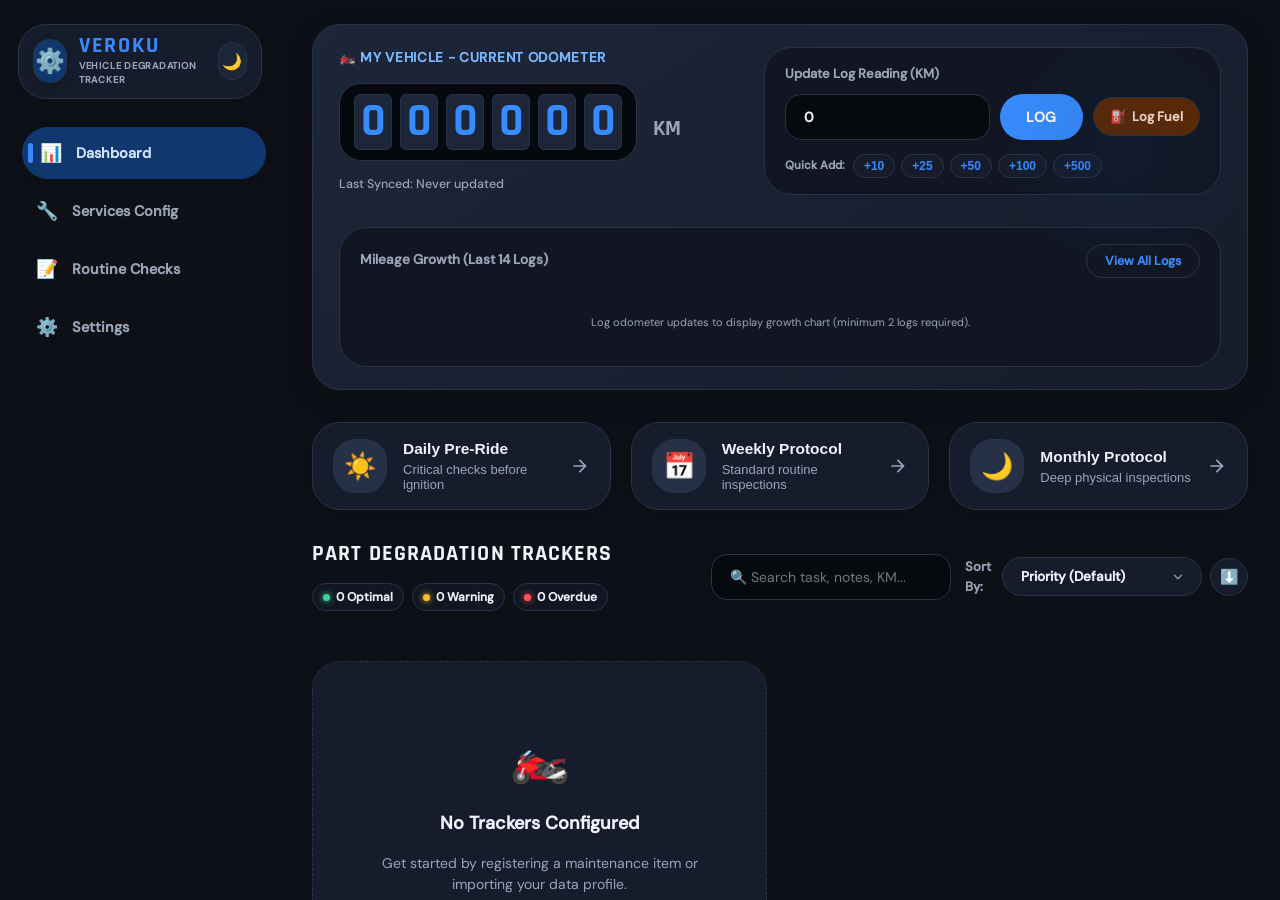
==== index.html @ 0b61156d "feat: add reverse sort direction toggle for dashboard and components views" ====
<!--
Category: UI Shell
File: index.html
Description: Main HTML application layout with tabbed navigation, service HUD, and forms.
Dependencies: css/styles.css, js/db.js, js/engine.js, js/ui.js, js/app.js
-->
<!DOCTYPE html>
<html lang="en">

<head>
  <meta charset="UTF-8">
  <meta name="viewport" content="width=device-width, initial-scale=1.0">
  <title>Veroku | Vehicle Degradation Tracker</title>
  <link rel="stylesheet" href="css/styles.css">
  <link rel="manifest" href="manifest.json">
</head>

<body>

  <!-- App Main Wrapper -->
  <div class="app-container">

    <!-- Left Navigation Sidebar / Top Header (Responsive) -->
    <header class="app-header">
      <div class="brand">
        <span class="brand-icon">⚙️</span>
        <div class="brand-text">
          <h1>VEROKU</h1>
          <p>VEHICLE DEGRADATION TRACKER</p>
        </div>
        <button type="button" id="btn-theme-toggle" class="theme-toggle-btn" title="Toggle Light/Dark Theme">🌙</button>
      </div>

      <nav id="main-nav" class="nav-links">
        <button type="button" class="nav-btn active" data-view="view-dashboard" title="Dashboard">
          <span class="btn-icon">📊</span>
          <span class="btn-label">Dashboard</span>
        </button>
        <button type="button" class="nav-btn" data-view="view-services" title="Services Config">
          <span class="btn-icon">🔧</span>
          <span class="btn-label">Services Config</span>
        </button>
        <button type="button" class="nav-btn" data-view="view-checklists" title="Routine Checks">
          <span class="btn-icon">📝</span>
          <span class="btn-label">Routine Checks</span>
        </button>
        <button type="button" class="nav-btn" data-view="view-settings" title="Settings">
          <span class="btn-icon">⚙️</span>
          <span class="btn-label">Settings</span>
        </button>
      </nav>

      <input type="file" id="input-import" accept=".json" style="display: none;">
    </header>

    <!-- Main Content Area -->
    <main class="app-main">

      <!-- VIEW A: UNIFIED DASHBOARD -->
      <section id="view-dashboard" class="view-section">
        <div class="dashboard-view">

          <!-- Scheduled Reminders Notification Panel -->
          <div id="dashboard-notifications" class="notifications-area"></div>

          <!-- Odometer HUD Component -->
          <div id="odometer-hud" class="hud-card">
            <!-- Dynamically Rendered HUD Contents -->
            <div class="hud-loader">Loading HUD...</div>
          </div>

          <!-- Routine Actions Anchors -->
          <div class="routines-hud">
            <button type="button" id="btn-open-daily" class="routine-card-btn">
              <span class="routine-icon">☀️</span>
              <span class="routine-info">
                <span class="h3-span">Daily Pre-Ride</span>
                <span class="p-span">Critical checks before ignition</span>
              </span>
              <svg class="arrow" viewBox="0 0 24 24" width="20" height="20" fill="currentColor">
                <path d="M12 4l-1.41 1.41L16.17 11H4v2h12.17l-5.58 5.59L12 20l8-8z" />
              </svg>
            </button>

            <button type="button" id="btn-open-weekly" class="routine-card-btn">
              <span class="routine-icon">📅</span>
              <span class="routine-info">
                <span class="h3-span">Weekly Protocol</span>
                <span class="p-span">Standard routine inspections</span>
              </span>
              <svg class="arrow" viewBox="0 0 24 24" width="20" height="20" fill="currentColor">
                <path d="M12 4l-1.41 1.41L16.17 11H4v2h12.17l-5.58 5.59L12 20l8-8z" />
              </svg>
            </button>

            <button type="button" id="btn-open-monthly" class="routine-card-btn">
              <span class="routine-icon">🌙</span>
              <span class="routine-info">
                <span class="h3-span">Monthly Protocol</span>
                <span class="p-span">Deep physical inspections</span>
              </span>
              <svg class="arrow" viewBox="0 0 24 24" width="20" height="20" fill="currentColor">
                <path d="M12 4l-1.41 1.41L16.17 11H4v2h12.17l-5.58 5.59L12 20l8-8z" />
              </svg>
            </button>
          </div>

          <!-- Dynamic Service Component Trackers -->
          <div class="dashboard-trackers-header">
            <div class="section-header">
              <h2>PART DEGRADATION TRACKERS</h2>
              <div class="fleet-health-summary" id="fleet-health-summary"></div>
            </div>
            <div class="header-controls">
              <div class="search-control">
                <input type="text" id="search-dashboard" placeholder="🔍 Search task, notes, KM..."
                  class="search-input">
              </div>
              <div class="sort-control">
                <label for="select-dashboard-sort">Sort By:</label>
                <select id="select-dashboard-sort" class="sort-dropdown">
                  <option value="priority">Priority (Default)</option>
                  <option value="name">Name</option>
                  <option value="interval_km">Interval (KM)</option>
                  <option value="next_due_km">Next Due (KM)</option>
                  <option value="next_due_date">Next Due (Date)</option>
                  <option value="last_service_km">Last Service (KM)</option>
                  <option value="last_service_date">Last Service (Date)</option>
                </select>
                <button type="button" id="btn-dashboard-sort-reverse" class="sort-reverse-btn" title="Toggle Sort Direction (Ascending / Descending)" aria-label="Toggle Sort Direction">
                  <span class="sort-dir-icon">⇵</span>
                </button>
              </div>
            </div>
          </div>

          <div id="service-cards" class="service-cards-grid">
            <!-- Dynamically populated service cards -->
            <div class="card-loader">Loading trackers...</div>
          </div>

          <!-- Pagination for Dashboard Trackers -->
          <div class="components-pagination-bar" id="dashboard-pagination">
            <div class="per-page-control">
              <label for="select-dashboard-per-page">Show:</label>
              <select id="select-dashboard-per-page" class="sort-dropdown">
                <option value="6">6</option>
                <option value="9">9</option>
                <option value="12" selected>12</option>
                <option value="24">24</option>
                <option value="50">50</option>
                <option value="100">100</option>
                <option value="1000">All</option>
              </select>
            </div>
            <div class="pagination-nav">
              <button type="button" id="btn-dashboard-prev" class="nav-btn-arrow">◀</button>
              <span id="dashboard-page-display" class="page-label">Page 1 of 1</span>
              <button type="button" id="btn-dashboard-next" class="nav-btn-arrow">▶</button>
            </div>
          </div>

        </div>
      </section>

      <!-- VIEW B: SERVICE CONFIGURATION PANEL -->
      <section id="view-services" class="view-section" hidden>
        <div class="config-grid">

          <!-- Schema Registration Form -->
          <div class="card form-card">
            <h3>Add Maintenance Item</h3>
            <p class="form-desc">Register a component to track its degradation cycle.</p>

            <form id="form-add-service">
              <div class="form-group">
                <label for="add-name">Component / Service Name <span class="required-asterisk">*</span></label>
                <input type="text" id="add-name" required placeholder="e.g., Engine Oil (Oli Mesin)">
              </div>

              <div class="form-group-row-2">
                <div class="form-group">
                  <label for="add-interval">Maintenance Interval (KM)</label>
                  <input type="number" id="add-interval" min="1" placeholder="e.g., 4000">
                </div>
                <div class="form-group">
                  <label for="add-warning-threshold">Warning Threshold (KM)</label>
                  <input type="number" id="add-warning-threshold" min="0" placeholder="e.g., 3500 or 8789">
                </div>
              </div>

              <div class="form-group-row-2">
                <div class="form-group">
                  <label for="add-interval-time-val">Time Interval</label>
                  <input type="number" id="add-interval-time-val" min="1" placeholder="e.g., 6">
                </div>
                <div class="form-group">
                  <label for="add-interval-time-unit">Unit</label>
                  <select id="add-interval-time-unit">
                    <option value="days">Days</option>
                    <option value="weeks">Weeks</option>
                    <option value="months" selected>Months</option>
                    <option value="years">Years</option>
                  </select>
                </div>
              </div>

              <div class="form-group-row-2">
                <div class="form-group">
                  <label for="add-warning-time-val">Warning (Time Milestone)</label>
                  <input type="number" id="add-warning-time-val" min="1" placeholder="e.g., 5">
                </div>
                <div class="form-group">
                  <label for="add-warning-time-unit">Unit</label>
                  <select id="add-warning-time-unit">
                    <option value="days">Days</option>
                    <option value="weeks">Weeks</option>
                    <option value="months" selected>Months</option>
                    <option value="years">Years</option>
                  </select>
                </div>
              </div>

              <div class="form-group-row-2">
                <div class="form-group">
                  <label for="add-last-service">Last Serviced Odometer (KM) <span
                      class="required-asterisk">*</span></label>
                  <input type="number" id="add-last-service" min="0" required placeholder="e.g., 12000">
                </div>
                <div class="form-group">
                  <label for="add-last-service-date">Last Serviced Date <span class="required-asterisk">*</span></label>
                  <input type="date" id="add-last-service-date" required>
                </div>
              </div>

              <div class="form-group">
                <label for="add-notes">Notes / Instructions (Markdown supported)</label>
                <span class="form-helper">Supports Markdown: <strong>**bold**</strong>, <em>*italics*</em>,
                  <code>`code`</code>, and lists starting with <code>-</code> or <code>*</code>.</span>
                <textarea id="add-notes" rows="3" placeholder="e.g., Use 10W-40. Replace copper washer."></textarea>
              </div>

              <button type="submit" class="submit-btn">Register Component</button>
            </form>
          </div>

          <!-- Services Data Table -->
          <div class="card table-card">
            <div class="components-header">
              <h3>Registered Components</h3>
              <div class="components-controls">
                <div class="search-control">
                  <input type="text" id="search-components" placeholder="🔍 Search task, notes, KM..."
                    class="search-input">
                </div>
                <div class="sort-control">
                  <label for="select-components-sort">Sort:</label>
                  <select id="select-components-sort" class="sort-dropdown">
                    <option value="default">Default</option>
                    <option value="name">Name</option>
                    <option value="interval_km">Interval (KM)</option>
                    <option value="next_due_km">Next Due (KM)</option>
                    <option value="next_due_date">Next Due (Date)</option>
                    <option value="last_service_km">Last Service (KM)</option>
                    <option value="last_service_date">Last Service (Date)</option>
                  </select>
                  <button type="button" id="btn-components-sort-reverse" class="sort-reverse-btn" title="Toggle Sort Direction (Ascending / Descending)" aria-label="Toggle Sort Direction">
                    <span class="sort-dir-icon">⇵</span>
                  </button>
                </div>
                <div class="view-toggle" id="components-view-toggle">
                  <button type="button" id="btn-components-table-view" class="view-toggle-btn active"
                    title="Table View">📋 Table</button>
                  <button type="button" id="btn-components-card-view" class="view-toggle-btn" title="Card View">🗂️
                    Cards</button>
                </div>
              </div>
            </div>

            <div id="components-table-container" class="table-responsive">
              <table class="data-table">
                <thead>
                  <tr>
                    <th scope="col">Component Name</th>
                    <th scope="col">Interval</th>
                    <th scope="col">Warning At</th>
                    <th scope="col">Last Service</th>
                    <th scope="col">Next Due</th>
                    <th scope="col">Actions</th>
                  </tr>
                </thead>
                <tbody id="service-table">
                  <!-- Dynamically populated table rows -->
                  <tr>
                    <td colspan="6" class="table-empty">No components registered yet.</td>
                  </tr>
                </tbody>
              </table>
            </div>

            <!-- Card View container (hidden by default on desktop) -->
            <div id="components-cards-container" class="components-cards-view" hidden>
              <!-- Dynamically populated component cards -->
            </div>

            <!-- Pagination for Registered Components -->
            <div class="components-pagination-bar" id="components-pagination">
              <div class="per-page-control">
                <label for="select-components-per-page">Show:</label>
                <select id="select-components-per-page" class="sort-dropdown">
                  <option value="5">5</option>
                  <option value="10" selected>10</option>
                  <option value="20">20</option>
                  <option value="30">30</option>
                  <option value="50">50</option>
                  <option value="100">100</option>
                  <option value="1000">1000</option>
                </select>
              </div>
              <div class="pagination-nav">
                <button type="button" id="btn-components-prev" class="nav-btn-arrow">◀</button>
                <span id="components-page-display" class="page-label">Page 1 of 1</span>
                <button type="button" id="btn-components-next" class="nav-btn-arrow">▶</button>
              </div>
            </div>
          </div>

          <!-- Cost Summary Card -->
          <div class="card cost-summary-card">
            <h3>Cost Summary</h3>
            <p class="form-desc">Total spending on vehicle maintenance.</p>

            <!-- Cost Summary Filter & Date Controls -->
            <div class="history-nav-bar cost-nav-bar">
              <div class="history-filter-toggles">
                <button type="button" id="btn-cost-monthly" class="nav-btn-sm">Monthly</button>
                <button type="button" id="btn-cost-yearly" class="nav-btn-sm active">Yearly</button>
                <button type="button" id="btn-cost-all" class="nav-btn-sm">All</button>
              </div>
              <div class="history-date-nav" id="cost-date-nav-controls">
                <button type="button" id="btn-cost-prev" class="nav-btn-arrow">◀</button>
                <div class="picker-display-wrap" id="cost-picker-wrap" title="Click to pick month or year">
                  <span id="cost-date-display" class="history-date-label">2026</span>
                  <input type="month" id="cost-month-picker" class="history-month-picker"
                    aria-label="Pick Month and Year">
                </div>
                <button type="button" id="btn-cost-next" class="nav-btn-arrow">▶</button>
                <button type="button" id="btn-cost-now" class="nav-btn-sm btn-now">Now</button>
              </div>
            </div>

            <div id="cost-summary-content">
              <!-- Dynamically populated total cost & component costs list -->
            </div>
          </div>

          <!-- Service History Card -->
          <div class="card service-history-card">
            <div class="service-history-header-wrap">
              <div>
                <h3>Service Log History</h3>
                <p class="form-desc">Logs of completed services and inspections.</p>
              </div>
              <div class="history-quick-actions">
                <button type="button" class="action-btn outline-btn data-btn" id="btn-export-csv" title="Export Service History as CSV spreadsheet">
                  <span>📊</span> Export CSV
                </button>
              </div>
            </div>
            <!-- Service History Date Navigation Controls -->
            <div class="history-nav-bar">
              <div class="history-filter-toggles">
                <button type="button" id="btn-history-monthly" class="nav-btn-sm active">Monthly</button>
                <button type="button" id="btn-history-yearly" class="nav-btn-sm">Yearly</button>
              </div>
              <div class="history-date-nav">
                <button type="button" id="btn-history-prev" class="nav-btn-arrow">◀</button>
                <div class="picker-display-wrap" id="history-picker-wrap" title="Click to pick month or year">
                  <span id="history-date-display" class="history-date-label">June 2026</span>
                  <input type="month" id="history-month-picker" class="history-month-picker"
                    aria-label="Pick Month and Year">
                </div>
                <button type="button" id="btn-history-next" class="nav-btn-arrow">▶</button>
                <button type="button" id="btn-history-now" class="nav-btn-sm btn-now">Now</button>
              </div>
            </div>

            <div class="scrollable-y">
              <div id="service-history-list" class="history-timeline-list">
                <!-- Dynamically populated service history list -->
              </div>
            </div>
          </div>

          <!-- Refuel & Fuel Economy Log Card -->
          <div class="card fuel-history-card">
            <div class="service-history-header-wrap">
              <div>
                <h3>⛽ Refuel History &amp; Fuel Economy</h3>
                <p class="form-desc">Full-to-full KM/L fuel consumption and refuel records.</p>
              </div>
              <div class="history-quick-actions">
                <button type="button" class="action-btn submit-btn" id="btn-open-fuel-log-view-b">
                  <span>⛽</span> Log Refuel
                </button>
              </div>
            </div>
            <div class="scrollable-y">
              <div id="fuel-history-list" class="history-timeline-list">
                <!-- Dynamically populated fuel history list -->
              </div>
            </div>
          </div>

        </div>
      </section>

      <!-- VIEW C: RECURRENT CHECKLISTS -->
      <section id="view-checklists" class="view-section" hidden>
        <div class="checklists-container">

          <!-- Daily checklist Card -->
          <div class="card checklist-card" id="checklist-daily-card">
            <div class="checklist-header">
              <div class="header-title">
                <span class="checklist-badge daily">DAILY</span>
                <h2>Pre-Ride Safety</h2>
              </div>
              <div class="checklist-header-actions">
                <button type="button" class="check-all-btn" id="btn-check-all-daily">✓ Check All</button>
                <button type="button" class="reset-btn" id="btn-reset-daily">Reset</button>
              </div>
            </div>

            <!-- Trigger for Adding Daily Check Item Modal -->
            <button type="button" class="add-task-btn btn-add-routine-trigger" data-type="daily">
              <span>+</span> Add Daily Task
            </button>

            <div id="daily-checklist" class="checklist-items">
              <!-- Dynamically populated checklist items -->
            </div>
          </div>

          <!-- Weekly checklist Card -->
          <div class="card checklist-card" id="checklist-weekly-card">
            <div class="checklist-header">
              <div class="header-title">
                <span class="checklist-badge weekly">WEEKLY</span>
                <h2>Weekly Protocol</h2>
              </div>
              <div class="checklist-header-actions">
                <button type="button" class="check-all-btn" id="btn-check-all-weekly">✓ Check All</button>
                <button type="button" class="reset-btn" id="btn-reset-weekly">Reset</button>
              </div>
            </div>

            <!-- Trigger for Adding Weekly Check Item Modal -->
            <button type="button" class="add-task-btn btn-add-routine-trigger" data-type="weekly">
              <span>+</span> Add Weekly Task
            </button>

            <div id="weekly-checklist" class="checklist-items">
              <!-- Dynamically populated checklist items -->
            </div>
          </div>

          <!-- Monthly checklist Card -->
          <div class="card checklist-card" id="checklist-monthly-card">
            <div class="checklist-header">
              <div class="header-title">
                <span class="checklist-badge monthly">MONTHLY</span>
                <h2>System Inspection</h2>
              </div>
              <div class="checklist-header-actions">
                <button type="button" class="check-all-btn" id="btn-check-all-monthly">✓ Check All</button>
                <button type="button" class="reset-btn" id="btn-reset-monthly">Reset</button>
              </div>
            </div>

            <!-- Trigger for Adding Monthly Check Item Modal -->
            <button type="button" class="add-task-btn btn-add-routine-trigger" data-type="monthly">
              <span>+</span> Add Monthly Task
            </button>

            <div id="monthly-checklist" class="checklist-items">
              <!-- Dynamically populated checklist items -->
            </div>
          </div>

        </div>
      </section>

      <!-- VIEW D: SETTINGS &amp; NOTIFICATIONS -->
      <section id="view-settings" class="view-section" hidden>
        <div class="section-header">
          <h2>SETTINGS &amp; REMINDERS</h2>
          <span class="subtitle">Set reminders to perform routine maintenance tasks</span>
        </div>

        <div class="settings-content-wrapper">
          <form id="form-settings" class="settings-form">
            <!-- Active Vehicle Profile Selector -->
            <div class="card settings-card">
              <div class="settings-card-header">
                <span class="checklist-badge weekly">VEHICLE</span>
                <h3>Active Vehicle Profile</h3>
              </div>
              <div class="settings-row">
                <span class="switch-label">Select the active vehicle profile to display on the dashboard:</span>
                <div class="vehicle-selector-bar">
                  <select id="select-vehicle" class="vehicle-dropdown"></select>
                  <div class="vehicle-actions-dropdown">
                    <button type="button" id="btn-vehicle-actions-trigger"
                      class="action-btn outline-btn dropdown-trigger-btn" title="Vehicle Actions">
                      <span>☰</span>
                    </button>
                    <div id="vehicle-actions-menu" class="dropdown-menu-content" hidden>
                      <button type="button" id="btn-edit-vehicle-trigger" class="dropdown-menu-item">
                        <span>✏️</span> Edit Vehicle
                      </button>
                      <button type="button" id="btn-delete-vehicle-trigger" class="dropdown-menu-item item-danger">
                        <span>🗑️</span> Delete Vehicle
                      </button>
                    </div>
                  </div>

                  <button type="button" id="btn-add-vehicle-trigger" class="action-btn outline-btn add-veh-btn"
                    title="Add Vehicle">
                    <span>➕</span>
                  </button>
                </div>
              </div>
            </div>

            <!-- Daily Reminder Group -->
            <div class="card settings-card">
              <div class="settings-card-header">
                <span class="checklist-badge daily">DAILY</span>
                <h3>Daily Pre-Ride Reminder</h3>
              </div>
              <div class="settings-row">
                <label class="switch-container">
                  <input type="checkbox" id="reminder-daily-enabled">
                  <span class="switch-slider"></span>
                  <span class="switch-label">Enable Daily Reminder</span>
                </label>
              </div>
              <div class="settings-row reminder-time-row" id="row-daily-time">
                <label for="reminder-daily-time">Reminder Time</label>
                <input type="time" id="reminder-daily-time">
              </div>
            </div>

            <!-- Weekly Reminder Group -->
            <div class="card settings-card">
              <div class="settings-card-header">
                <span class="checklist-badge weekly">WEEKLY</span>
                <h3>Weekly Inspection Reminder</h3>
              </div>
              <div class="settings-row">
                <label class="switch-container">
                  <input type="checkbox" id="reminder-weekly-enabled">
                  <span class="switch-slider"></span>
                  <span class="switch-label">Enable Weekly Reminder</span>
                </label>
              </div>
              <div class="settings-row-grid">
                <div class="settings-row reminder-time-row" id="row-weekly-day">
                  <label for="reminder-weekly-day">Day of Week</label>
                  <select id="reminder-weekly-day">
                    <option value="0">Sunday</option>
                    <option value="1">Monday</option>
                    <option value="2">Tuesday</option>
                    <option value="3">Wednesday</option>
                    <option value="4">Thursday</option>
                    <option value="5">Friday</option>
                    <option value="6">Saturday</option>
                  </select>
                </div>
                <div class="settings-row reminder-time-row" id="row-weekly-time">
                  <label for="reminder-weekly-time">Reminder Time</label>
                  <input type="time" id="reminder-weekly-time">
                </div>
              </div>
            </div>

            <!-- Monthly Reminder Group -->
            <div class="card settings-card">
              <div class="settings-card-header">
                <span class="checklist-badge monthly">MONTHLY</span>
                <h3>Monthly Protocol Reminder</h3>
              </div>
              <div class="settings-row">
                <label class="switch-container">
                  <input type="checkbox" id="reminder-monthly-enabled">
                  <span class="switch-slider"></span>
                  <span class="switch-label">Enable Monthly Reminder</span>
                </label>
              </div>
              <div class="settings-row-grid">
                <div class="settings-row reminder-time-row" id="row-monthly-date">
                  <label for="reminder-monthly-date">Day of Month</label>
                  <input type="number" id="reminder-monthly-date" min="1" max="28" placeholder="1">
                </div>
                <div class="settings-row reminder-time-row" id="row-monthly-time">
                  <label for="reminder-monthly-time">Reminder Time</label>
                  <input type="time" id="reminder-monthly-time">
                </div>
              </div>
            </div>

            <!-- Notification Toast Settings Card -->
            <div class="card settings-card">
              <div class="settings-card-header">
                <span class="checklist-badge daily">UI</span>
                <h3>Notification &amp; Toast Duration</h3>
              </div>
              <div class="settings-row">
                <span class="switch-label">Auto-hide notifications after:</span>
                <div class="settings-row-grid" style="max-width: 320px; margin-top: 6px;">
                  <select id="setting-toast-duration">
                    <option value="2">2 seconds (Fast)</option>
                    <option value="3">3 seconds (Good)</option>
                    <option value="5" selected>5 seconds (Default)</option>
                    <option value="8">8 seconds (Long)</option>
                    <option value="0">Never (Click to dismiss)</option>
                  </select>
                </div>
              </div>
            </div>

            <!-- Dynamic Fuel Types & Price Presets Card -->
            <div class="card settings-card">
              <div class="settings-card-header">
                <span class="checklist-badge daily">FUEL</span>
                <h3>Fuel Types &amp; Price Presets</h3>
              </div>
              <p class="settings-card-description">Configure your available fuel types and default price per liter.</p>
              
              <div id="fuel-types-list" class="fuel-types-editor-list">
                <!-- Dynamically rendered fuel type rows -->
              </div>
              
              <div class="fuel-types-actions-row">
                <button type="button" class="action-btn outline-btn" id="btn-add-fuel-type">
                  <span>+</span> Add Fuel Type
                </button>
                <button type="button" class="action-btn outline-btn" id="btn-load-example-fuel-types" title="Load standard Indonesian fuel price presets">
                  <span>⚡</span> Load Example Presets
                </button>
              </div>
            </div>

            <div class="form-actions-bar">
              <button type="submit" class="action-btn submit-btn">Save Settings</button>
            </div>
          </form>

          <!-- Load Example Data Card -->
          <div class="card settings-card" id="card-example-data" hidden>
            <div class="settings-card-header">
              <span class="checklist-badge daily">DEMO</span>
              <h3>Load Example Data</h3>
            </div>
            <div class="settings-card-body">
              <p class="settings-card-description">This vehicle profile currently has no maintenance items. Load the
                standard Honda CB150 Verza maintenance schedule and daily/weekly safety checks to populate the
                dashboard.
              </p>
              <div class="example-data-actions">
                <button type="button" id="btn-load-example-data" class="action-btn submit-btn">
                  ⚡ Load Example Data
                </button>
              </div>
            </div>
          </div>

          <!-- Data Management Accordion Card -->
          <div class="card settings-card accordion-card" id="accordion-data-mgmt">
            <div class="settings-card-header accordion-header" id="btn-toggle-data-mgmt" role="button" tabindex="0"
              aria-expanded="false">
              <div class="accordion-title-wrap">
                <span class="btn-icon">💾</span>
                <h3 class="accordion-title">Backup &amp; Data Portability</h3>
              </div>
              <span class="accordion-arrow-wrap">
                <svg class="accordion-chevron" viewBox="0 0 24 24" width="22" height="22" fill="currentColor">
                  <path d="M16.59 8.59L12 13.17 7.41 8.59 6 10l6 6 6-6z" />
                </svg>
              </span>
            </div>
            <div class="accordion-collapse-wrap">
              <div class="accordion-collapse-inner">
                <div class="settings-card-body accordion-body">
                  <p class="settings-card-description">Export your current data as a backup file, or restore from an
                    existing JSON backup. Restoring will overwrite all local settings and database entries.</p>
                  <div class="data-mgmt-actions">
                    <button type="button" id="btn-export-settings" class="action-btn outline-btn data-btn" title="Download backup JSON file">
                      <span>📤</span> Export Backup
                    </button>
                    <button type="button" id="btn-share-settings" class="action-btn outline-btn data-btn" title="Share backup JSON directly to other apps">
                      <span>📲</span> Share Backup
                    </button>
                    <button type="button" id="btn-import-settings" class="action-btn outline-btn data-btn" title="Restore from backup JSON file">
                      <span>📥</span> Import Backup
                    </button>
                  </div>

                  <div class="m3-divider" style="margin: 20px 0 16px;"></div>

                  <div class="snapshots-section">
                    <div class="snapshots-header">
                      <span class="snapshots-title">⏱️ Rolling Auto-Snapshots (5 Revisions)</span>
                      <span class="snapshots-desc">Automatically preserves your last 5 local state revisions for instant 1-click recovery.</span>
                    </div>
                    <div id="auto-snapshots-list" class="snapshots-list">
                      <!-- Dynamically rendered rolling snapshots -->
                    </div>
                  </div>
                </div>
              </div>
            </div>
          </div>

          <!-- Danger Zone Accordion Card -->
          <div class="card settings-card accordion-card danger-zone-card" id="accordion-danger-zone">
            <div class="settings-card-header accordion-header" id="btn-toggle-danger-zone" role="button" tabindex="0"
              aria-expanded="false">
              <div class="accordion-title-wrap">
                <span class="btn-icon">⚠️</span>
                <h3 class="accordion-title danger-title">Danger Zone</h3>
              </div>
              <span class="accordion-arrow-wrap">
                <svg class="accordion-chevron" viewBox="0 0 24 24" width="22" height="22" fill="currentColor">
                  <path d="M16.59 8.59L12 13.17 7.41 8.59 6 10l6 6 6-6z" />
                </svg>
              </span>
            </div>
            <div class="accordion-collapse-wrap">
              <div class="accordion-collapse-inner">
                <div class="settings-card-body accordion-body">
                  <p class="settings-card-description">Permanently wipe all vehicle logs, custom safety checklists, and
                    configurations stored in this browser. This process cannot be undone.</p>
                  <div class="data-mgmt-actions">
                    <button type="button" id="btn-delete-data-trigger" class="action-btn danger-btn data-btn">
                      <span>🗑️</span> Delete All Data
                    </button>
                  </div>
                </div>
              </div>
            </div>
          </div>
        </div>
      </section>

    </main>
  </div>

  <!-- FLOATING MODAL OVERLAYS -->

  <!-- Edit Service Modal -->
  <div id="modal-edit" class="modal-overlay" hidden>
    <div class="modal-card">
      <div class="modal-header">
        <h3>Edit Component Details</h3>
        <button type="button" class="modal-close" id="btn-close-edit">&times;</button>
      </div>
      <form id="form-edit-service">
        <input type="hidden" id="edit-id">
        <div class="form-group">
          <label for="edit-name">Component Name <span class="required-asterisk">*</span></label>
          <input type="text" id="edit-name" required>
        </div>

        <div class="form-group-row-2">
          <div class="form-group">
            <label for="edit-interval">Maintenance Interval (KM)</label>
            <input type="number" id="edit-interval" min="1">
          </div>
          <div class="form-group">
            <label for="edit-warning-threshold">Warning Threshold (KM)</label>
            <input type="number" id="edit-warning-threshold" min="0">
          </div>
        </div>

        <div class="form-group-row-2">
          <div class="form-group">
            <label for="edit-interval-time-val">Time Interval</label>
            <input type="number" id="edit-interval-time-val" min="1">
          </div>
          <div class="form-group">
            <label for="edit-interval-time-unit">Unit</label>
            <select id="edit-interval-time-unit">
              <option value="days">Days</option>
              <option value="weeks">Weeks</option>
              <option value="months">Months</option>
              <option value="years">Years</option>
            </select>
          </div>
        </div>

        <div class="form-group-row-2">
          <div class="form-group">
            <label for="edit-warning-time-val">Warning (Time Milestone)</label>
            <input type="number" id="edit-warning-time-val" min="1">
          </div>
          <div class="form-group">
            <label for="edit-warning-time-unit">Unit</label>
            <select id="edit-warning-time-unit">
              <option value="days">Days</option>
              <option value="weeks">Weeks</option>
              <option value="months">Months</option>
              <option value="years">Years</option>
            </select>
          </div>
        </div>

        <div class="form-group-row-2">
          <div class="form-group">
            <label for="edit-last-service">Last Serviced Odometer (KM) <span class="required-asterisk">*</span></label>
            <input type="number" id="edit-last-service" min="0" required>
          </div>
          <div class="form-group">
            <label for="edit-last-service-date">Last Serviced Date <span class="required-asterisk">*</span></label>
            <input type="date" id="edit-last-service-date" required>
          </div>
        </div>

        <div class="form-group" style="margin-top: 12px;">
          <label for="edit-notes">Notes / Instructions (Markdown supported)</label>
          <span class="form-helper">Supports Markdown: <strong>**bold**</strong>, <em>*italics*</em>,
            <code>`code`</code>, and lists starting with <code>-</code> or <code>*</code>.</span>
          <textarea id="edit-notes" rows="3" placeholder="e.g., Use 10W-40. Replace copper washer."></textarea>
        </div>

        <div class="form-divider"></div>
        <div class="override-section">
          <h4>One-Time Next Due Overrides</h4>
          <p class="section-desc">Applies to current cycle only. Automatically cleared when marked Done.</p>
          <div class="form-group-row-2" style="margin-top: 12px;">
            <div class="form-group">
              <label for="edit-one-time-limit-km">One-Time Odometer Limit (KM)</label>
              <input type="number" id="edit-one-time-limit-km" min="0" placeholder="e.g., 15000 (Next Due KM)">
            </div>
            <div class="form-group">
              <label for="edit-one-time-limit-date">One-Time Due Date Limit</label>
              <input type="date" id="edit-one-time-limit-date">
            </div>
          </div>
        </div>

        <div class="modal-actions" style="margin-top: 24px;">
          <button type="button" class="action-btn outline-btn" id="btn-cancel-edit">Cancel</button>
          <button type="submit" class="action-btn submit-btn">Save Changes</button>
        </div>
      </form>
    </div>
  </div>

  <!-- Daily Checklist Modal -->
  <div id="modal-daily" class="modal-overlay" hidden>
    <div class="modal-card checklist-modal-card">
      <div class="modal-header">
        <div class="header-title">
          <span class="checklist-badge daily">DAILY</span>
          <h3>Pre-Ride Checklist</h3>
        </div>
        <button type="button" class="modal-close" id="btn-close-daily-modal">&times;</button>
      </div>
      <div class="modal-body">
        <div id="modal-daily-list" class="checklist-items">
          <!-- Cloned or rendered lists -->
        </div>
      </div>
      <div class="modal-actions-bar">
        <button type="button" class="check-all-btn" id="btn-check-all-daily-modal">✓ Check All</button>
        <button type="button" class="reset-btn" id="btn-reset-daily-modal">Reset</button>
        <button type="button" class="action-btn submit-btn" id="btn-confirm-daily-modal">Done</button>
      </div>
    </div>
  </div>

  <!-- Weekly Checklist Modal -->
  <div id="modal-weekly" class="modal-overlay" hidden>
    <div class="modal-card checklist-modal-card">
      <div class="modal-header">
        <div class="header-title">
          <span class="checklist-badge weekly">WEEKLY</span>
          <h3>Weekly Inspection Protocol</h3>
        </div>
        <button type="button" class="modal-close" id="btn-close-weekly-modal">&times;</button>
      </div>
      <div class="modal-body">
        <div id="modal-weekly-list" class="checklist-items">
          <!-- Cloned or rendered lists -->
        </div>
      </div>
      <div class="modal-actions-bar">
        <button type="button" class="check-all-btn" id="btn-check-all-weekly-modal">✓ Check All</button>
        <button type="button" class="reset-btn" id="btn-reset-weekly-modal">Reset</button>
        <button type="button" class="action-btn submit-btn" id="btn-confirm-weekly-modal">Done</button>
      </div>
    </div>
  </div>

  <!-- Monthly Checklist Modal -->
  <div id="modal-monthly" class="modal-overlay" hidden>
    <div class="modal-card checklist-modal-card">
      <div class="modal-header">
        <div class="header-title">
          <span class="checklist-badge monthly">MONTHLY</span>
          <h3>Monthly Inspection Protocol</h3>
        </div>
        <button type="button" class="modal-close" id="btn-close-monthly-modal">&times;</button>
      </div>
      <div class="modal-body">
        <div id="modal-monthly-list" class="checklist-items">
          <!-- Cloned or rendered lists -->
        </div>
      </div>
      <div class="modal-actions-bar">
        <button type="button" class="check-all-btn" id="btn-check-all-monthly-modal">✓ Check All</button>
        <button type="button" class="reset-btn" id="btn-reset-monthly-modal">Reset</button>
        <button type="button" class="action-btn submit-btn" id="btn-confirm-monthly-modal">Done</button>
      </div>
    </div>
  </div>

  <!-- Two-Step Import Confirmation Modal -->
  <div id="modal-import" class="modal-overlay" hidden>
    <div class="modal-card confirmation-modal-card">
      <div class="modal-header header-warning">
        <h3>⚠️ Overwrite Existing Data?</h3>
      </div>
      <div class="modal-body warning-body">
        <p>This action will permanently delete all current components, checklist items, and odometer values, replacing
          them with the imported backup file.</p>
        <p class="warning-alert">This action cannot be undone.</p>

        <div class="form-group confirm-input-group">
          <label for="confirm-text-input">Type <strong>IMPORT</strong> in the field below to proceed:</label>
          <input type="text" id="confirm-text-input" autocomplete="off" placeholder="IMPORT">
        </div>
      </div>
      <div class="modal-actions">
        <button type="button" class="action-btn outline-btn" id="btn-cancel-import">Cancel</button>
        <button type="button" class="action-btn danger-btn" id="btn-confirm-import" disabled>Confirm Import</button>
      </div>
    </div>
  </div>

  <!-- Add Routine Checklist Item Modal -->
  <div id="modal-add-routine" class="modal-overlay" hidden>
    <div class="modal-card">
      <div class="modal-header">
        <h3>Add Routine Safety Check</h3>
        <button type="button" class="modal-close" id="btn-close-add-routine">&times;</button>
      </div>
      <form id="form-add-routine">
        <div class="form-group">
          <label for="routine-type">Checklist Type</label>
          <select id="routine-type" required>
            <option value="daily">Daily Pre-Ride</option>
            <option value="weekly">Weekly Protocol</option>
            <option value="monthly">Monthly Inspection</option>
          </select>
        </div>
        <div class="form-group">
          <label for="routine-task">Task / Item Name</label>
          <input type="text" id="routine-task" required placeholder="e.g., Brake Pads Thickness">
        </div>
        <div class="form-group">
          <label for="routine-desc">Description (Supports Markdown)</label>
          <textarea id="routine-desc" rows="4" placeholder="Describe how to inspect this item. Supports markdown, e.g.:
**Verify** friction material thickness is >= 1.5mm.
- Inspect using a flashlight.
- Look from behind the caliper."></textarea>
          <div class="markdown-guide-hint">
            <strong>Formatting supported:</strong>
            <code>**bold**</code>, <code>*italics*</code>, <code>`code`</code>, <code>- bullets</code>
          </div>
        </div>
        <div class="modal-actions">
          <button type="button" class="action-btn outline-btn" id="btn-cancel-add-routine">Cancel</button>
          <button type="submit" class="action-btn submit-btn">Add Routine Item</button>
        </div>
      </form>
    </div>
  </div>

  <!-- Generic Custom Confirmation Modal -->
  <div id="modal-custom-confirm" class="modal-overlay" hidden>
    <div class="modal-card confirmation-modal-card">
      <div class="modal-header header-danger" id="custom-confirm-header">
        <h3 id="custom-confirm-title">⚠️ Confirm Action</h3>
        <button type="button" class="modal-close" id="btn-close-custom-confirm">&times;</button>
      </div>
      <div class="modal-body warning-body">
        <p id="custom-confirm-message">Are you sure you want to proceed?</p>
      </div>
      <div class="modal-actions">
        <button type="button" class="action-btn outline-btn" id="btn-cancel-custom-confirm">Cancel</button>
        <button type="button" class="action-btn danger-btn" id="btn-action-custom-confirm">Confirm</button>
      </div>
    </div>
  </div>

  <!-- Delete Data Confirmation Modal -->
  <div id="modal-delete-confirm" class="modal-overlay" hidden>
    <div class="modal-card confirmation-modal-card">
      <div class="modal-header header-danger">
        <h3>⚠️ Wipe Browser Data</h3>
      </div>
      <div class="modal-body warning-body">
        <p>This action will permanently delete all vehicle records, customized checklists, and configurations stored in
          this browser.</p>
        <p class="warning-alert">Please type <strong>DELETE</strong> in the box below to unlock the action:</p>
        <input type="text" id="delete-text-input" placeholder="Type DELETE here" class="text-confirm-input">
      </div>
      <div class="modal-actions">
        <button type="button" class="action-btn outline-btn" id="btn-cancel-delete">Cancel</button>
        <button type="button" class="action-btn danger-btn" id="btn-confirm-delete" disabled>Wipe Data</button>
      </div>
    </div>
  </div>

  <!-- Log Refuel Modal -->
  <div id="modal-log-fuel" class="modal-overlay" hidden>
    <div class="modal-card">
      <div class="modal-header">
        <h3 id="modal-log-fuel-title">⛽ Log Fuel Refuel</h3>
        <button type="button" class="modal-close" id="btn-close-log-fuel">&times;</button>
      </div>
      <form id="form-log-fuel">
        <input type="hidden" id="fuel-log-edit-id">
        <div class="form-group">
          <label for="fuel-log-date">Refuel Date <span class="required-asterisk">*</span></label>
          <input type="date" id="fuel-log-date" required>
        </div>
        <div class="form-group">
          <label for="fuel-log-odometer">Current Odometer (KM) <span class="required-asterisk">*</span></label>
          <input type="number" id="fuel-log-odometer" required min="0" placeholder="e.g. 10250">
        </div>
        <div class="form-group">
          <label for="fuel-log-type">Fuel Type</label>
          <select id="fuel-log-type">
            <option value="Pertalite" data-price="10000">Pertalite (Rp 10,000 / L)</option>
            <option value="Pertamax" data-price="12950">Pertamax (Rp 12,950 / L)</option>
            <option value="Pertamax Turbo" data-price="14400">Pertamax Turbo (Rp 14,400 / L)</option>
            <option value="Shell Super" data-price="13500">Shell Super (Rp 13,500 / L)</option>
            <option value="Shell V-Power" data-price="14500">Shell V-Power (Rp 14,500 / L)</option>
            <option value="Custom" data-price="">Custom Fuel / Price</option>
          </select>
        </div>
        <div class="form-group">
          <label for="fuel-log-price">Price Per Liter (IDR) <span class="required-asterisk">*</span></label>
          <input type="number" id="fuel-log-price" required min="1" value="10000" placeholder="10000">
        </div>
        <div class="form-row-2col">
          <div class="form-group">
            <label for="fuel-log-cost">Total Cost (IDR) <span class="required-asterisk">*</span></label>
            <input type="number" id="fuel-log-cost" required min="0" placeholder="e.g. 50000">
          </div>
          <div class="form-group">
            <label for="fuel-log-liters">Volume (Liters) <span class="required-asterisk">*</span></label>
            <input type="number" id="fuel-log-liters" step="0.01" required min="0.01" placeholder="e.g. 5.00">
          </div>
        </div>
        <div class="form-group">
          <label class="switch-container">
            <input type="checkbox" id="fuel-log-full-tank" checked>
            <span class="switch-slider"></span>
            <span class="switch-label">Filled to Full Tank (Enables KM/L calculation)</span>
          </label>
        </div>
        <div class="form-group">
          <label for="fuel-log-notes">Refuel Notes</label>
          <input type="text" id="fuel-log-notes" placeholder="e.g., SPBU 34-12345, Shell Diponegoro">
        </div>
        <div class="modal-actions">
          <button type="button" class="action-btn outline-btn" id="btn-cancel-log-fuel">Cancel</button>
          <button type="submit" class="action-btn submit-btn">Save Refuel</button>
        </div>
      </form>
    </div>
  </div>

  <!-- Service Log cost-confirmation Modal -->
  <div id="modal-service-log" class="modal-overlay" hidden>
    <div class="modal-card">
      <div class="modal-header">
        <h3>Log Component Service</h3>
        <button type="button" class="modal-close" id="btn-close-service-log">&times;</button>
      </div>
      <form id="form-service-log">
        <input type="hidden" id="log-service-id">
        <div class="form-group">
          <label for="log-service-name">Component</label>
          <input type="text" id="log-service-name" readonly class="readonly-input">
        </div>
        <div class="form-group">
          <label for="log-service-date">Service Date <span class="required-asterisk">*</span></label>
          <input type="date" id="log-service-date" required>
        </div>
        <div class="form-group">
          <label for="log-service-cost">Maintenance Cost (IDR / USD) <span class="required-asterisk">*</span></label>
          <input type="number" id="log-service-cost" required min="0" placeholder="e.g. 50000"
            class="confirm-cost-input">
        </div>
        <div class="form-group">
          <label for="log-service-notes">Service Notes</label>
          <textarea id="log-service-notes"
            placeholder="Describe the service details (e.g. brand, specification)"></textarea>
        </div>
        <div class="modal-actions">
          <button type="button" class="action-btn outline-btn" id="btn-cancel-service-log">Cancel</button>
          <button type="submit" class="action-btn submit-btn" id="btn-confirm-service-log">Complete Service</button>
        </div>
      </form>
    </div>
  </div>

  <!-- Odometer History Modal -->
  <div id="modal-odometer-history" class="modal-overlay" hidden>
    <div class="modal-card">
      <div class="modal-header">
        <h3>Odometer History Log</h3>
        <button type="button" class="modal-close" id="btn-close-odo-history">&times;</button>
      </div>
      <div class="modal-body history-body scrollable-y">
        <div id="odo-history-list" class="history-timeline-list">
          <!-- Dynamically populated entries -->
        </div>
      </div>
      <!-- Pagination Controls -->
      <div class="pagination-bar" id="odo-history-pagination">
        <button type="button" id="btn-odo-prev" class="nav-btn-arrow">◀</button>
        <span id="odo-page-display" class="odo-page-label">Page 1 of 1</span>
        <button type="button" id="btn-odo-next" class="nav-btn-arrow">▶</button>
      </div>
      <div class="modal-actions">
        <button type="button" class="action-btn outline-btn" id="btn-close-odo-history-footer">Close</button>
      </div>
    </div>
  </div>

  <!-- Add Vehicle Modal -->
  <div id="modal-add-vehicle" class="modal-overlay" hidden>
    <div class="modal-card">
      <div class="modal-header">
        <h3>Add New Vehicle</h3>
        <button type="button" class="modal-close" id="btn-close-add-vehicle">&times;</button>
      </div>
      <form id="form-add-vehicle">
        <div class="form-group">
          <label for="new-vehicle-name">Vehicle Name</label>
          <input type="text" id="new-vehicle-name" required placeholder="e.g., Honda CB150 Verza">
        </div>
        <div class="form-group">
          <label for="new-vehicle-icon">Emoji Icon</label>
          <input type="text" id="new-vehicle-icon" required value="🏍️" placeholder="e.g., 🚗, 🏍️, 🚲"
            class="emoji-icon-input">
        </div>
        <div class="modal-actions">
          <button type="button" class="action-btn outline-btn" id="btn-cancel-add-vehicle">Cancel</button>
          <button type="submit" class="action-btn submit-btn">Create Vehicle</button>
        </div>
      </form>
    </div>
  </div>

  <!-- Edit Vehicle Modal -->
  <div id="modal-edit-vehicle" class="modal-overlay" hidden>
    <div class="modal-card">
      <div class="modal-header">
        <h3>Edit Vehicle Profile</h3>
        <button type="button" class="modal-close" id="btn-close-edit-vehicle">&times;</button>
      </div>
      <form id="form-edit-vehicle">
        <div class="form-group">
          <label for="edit-vehicle-name">Vehicle Name <span class="required-asterisk">*</span></label>
          <input type="text" id="edit-vehicle-name" required placeholder="e.g. My Honda CB150 Verza">
        </div>
        <div class="form-group">
          <label for="edit-vehicle-icon">Emoji Icon <span class="required-asterisk">*</span></label>
          <input type="text" id="edit-vehicle-icon" required value="🏍️" placeholder="e.g., 🚗, 🏍️, 🚲"
            class="emoji-icon-input">
        </div>
        <div class="modal-actions">
          <button type="button" class="action-btn outline-btn" id="btn-cancel-edit-vehicle">Cancel</button>
          <button type="submit" class="action-btn submit-btn">Save Changes</button>
        </div>
      </form>
    </div>
  </div>

  <!-- Delete Vehicle Confirmation Modal -->
  <div id="modal-delete-vehicle-confirm" class="modal-overlay" hidden>
    <div class="modal-card confirmation-modal-card">
      <div class="modal-header header-danger">
        <h3>⚠️ Delete Vehicle Profile</h3>
      </div>
      <div class="modal-body warning-body">
        <p>This action will permanently delete the selected vehicle profile, including all of its parts trackers,
          checklist histories, and mileage logs.</p>
        <p class="warning-alert">Please type <strong>DELETE VEHICLE</strong> in the box below to unlock the action:</p>
        <input type="text" id="delete-vehicle-text-input" placeholder="Type DELETE VEHICLE here"
          class="text-confirm-input">
      </div>
      <div class="modal-actions">
        <button type="button" class="action-btn outline-btn" id="btn-cancel-delete-vehicle">Cancel</button>
        <button type="button" class="action-btn danger-btn" id="btn-confirm-delete-vehicle" disabled>Delete
          Vehicle</button>
      </div>
    </div>
  </div>

  <!-- Routine Description View Modal -->
  <div id="modal-routine-desc-view" class="modal-overlay" hidden>
    <div class="modal-card">
      <div class="modal-header">
        <h3 id="routine-desc-title">Routine Details</h3>
        <button type="button" class="modal-close" id="btn-close-routine-desc-view">&times;</button>
      </div>
      <div class="modal-body">
        <div id="routine-desc-body" class="markdown-body"></div>
      </div>
      <div class="modal-actions">
        <button type="button" class="action-btn outline-btn" id="btn-close-routine-desc-view-footer">Close</button>
      </div>
    </div>
  </div>

  <!-- Service Notes View Modal -->
  <div id="modal-service-notes-view" class="modal-overlay" hidden>
    <div class="modal-card">
      <div class="modal-header">
        <h3 id="service-notes-title">Component Notes</h3>
        <button type="button" class="modal-close" id="btn-close-service-notes-view">&times;</button>
      </div>
      <div class="modal-body">
        <div id="service-notes-body" class="markdown-body"></div>
      </div>
      <div class="modal-actions">
        <button type="button" class="action-btn outline-btn" id="btn-close-service-notes-view-footer">Close</button>
      </div>
    </div>
  </div>

  <!-- Toast Containers -->
  <div id="toast-container" class="toast-container"></div>

  <!-- Script Declarations -->
  <script src="js/db.js"></script>
  <script src="js/engine.js"></script>
  <script src="js/ui.js"></script>
  <script src="js/app.js"></script>
</body>

</html>
---- css/styles.css ----
/**
 * @file styles.css
 * @category Style
 * @description Material Design 3 (M3) Expressive design system, tokens, dynamic tonal surfaces, typography, interactive components.
 * @requires fonts/
 */

/* ==========================================================================
   1. FONT-FACE DEFINITIONS (100% SELF-HOSTED OFFLINE FONTS)
   ========================================================================== */
@font-face {
  font-family: 'Rajdhani';
  src: url('../fonts/rajdhani-400.woff2') format('woff2');
  font-weight: 400;
  font-style: normal;
  font-display: swap;
}
@font-face {
  font-family: 'Rajdhani';
  src: url('../fonts/rajdhani-600.woff2') format('woff2');
  font-weight: 600;
  font-style: normal;
  font-display: swap;
}
@font-face {
  font-family: 'Rajdhani';
  src: url('../fonts/rajdhani-700.woff2') format('woff2');
  font-weight: 700;
  font-style: normal;
  font-display: swap;
}
@font-face {
  font-family: 'DM Sans';
  src: url('../fonts/dm-sans-400.woff2') format('woff2');
  font-weight: 400;
  font-style: normal;
  font-display: swap;
}
@font-face {
  font-family: 'DM Sans';
  src: url('../fonts/dm-sans-500.woff2') format('woff2');
  font-weight: 500;
  font-style: normal;
  font-display: swap;
}

/* ==========================================================================
   2. MATERIAL DESIGN 3 (M3) EXPRESSIVE DESIGN TOKENS
   ========================================================================== */
:root {
  /* Dynamic Color Palette (Dark Theme Default) */
  --md-sys-color-primary: #388bfd;
  --md-sys-color-on-primary: #ffffff;
  --md-sys-color-primary-container: #10386e;
  --md-sys-color-on-primary-container: #d1e4ff;

  --md-sys-color-secondary: #79b8ff;
  --md-sys-color-on-secondary: #002e69;
  --md-sys-color-secondary-container: #1d3356;
  --md-sys-color-on-secondary-container: #d6e4ff;

  --md-sys-color-tertiary: #fb923c;
  --md-sys-color-on-tertiary: #4a2000;
  --md-sys-color-tertiary-container: #5d2800;
  --md-sys-color-on-tertiary-container: #ffdbc8;

  /* M3 Surface Hierarchy (Tonal Elevations) */
  --md-sys-color-surface: #0d1117;
  --md-sys-color-surface-dim: #090d13;
  --md-sys-color-surface-bright: #262e3d;
  --md-sys-color-surface-container-lowest: #06090e;
  --md-sys-color-surface-container-low: #111622;
  --md-sys-color-surface-container: #161c2b;
  --md-sys-color-surface-container-high: #1d2538;
  --md-sys-color-surface-container-highest: #263148;

  /* Text & Outlines */
  --md-sys-color-on-surface: #f0f3f9;
  --md-sys-color-on-surface-variant: #9aa5b8;
  --md-sys-color-outline: #414b5c;
  --md-sys-color-outline-variant: #283344;

  /* Semantic Status Tokens */
  --status-critical: #ff5252;
  --status-critical-container: #4d0008;
  --status-critical-on-container: #ffdad9;
  --status-critical-glow: rgba(255, 82, 82, 0.2);

  --status-warning: #fbbf24;
  --status-warning-container: #473200;
  --status-warning-on-container: #ffdf9e;
  --status-warning-glow: rgba(251, 191, 36, 0.2);

  --status-optimal: #34d399;
  --status-optimal-container: #004523;
  --status-optimal-on-container: #a7f3d0;
  --status-optimal-glow: rgba(52, 211, 153, 0.2);

  /* Expressive Shapes */
  --md-shape-xs: 6px;
  --md-shape-sm: 10px;
  --md-shape-md: 16px;
  --md-shape-lg: 22px;
  --md-shape-xl: 28px;
  --md-shape-full: 9999px;

  /* Typography */
  --font-body: 'DM Sans', -apple-system, BlinkMacSystemFont, 'Segoe UI', Roboto, sans-serif;
  --font-display: 'Rajdhani', -apple-system, BlinkMacSystemFont, 'Segoe UI', Roboto, sans-serif;

  /* Motion & Transitions */
  --md-easing-emphasized: cubic-bezier(0.2, 0.0, 0, 1.0);
  --md-easing-decelerated: cubic-bezier(0.05, 0.7, 0.1, 1.0);
  --md-transition-standard: 200ms cubic-bezier(0.2, 0, 0, 1);
  --md-transition-spring: 350ms cubic-bezier(0.34, 1.56, 0.64, 1);

  /* Backward Compatibility Aliases */
  --bg-color: var(--md-sys-color-surface);
  --panel-bg: var(--md-sys-color-surface-container-low);
  --text-main: var(--md-sys-color-on-surface);
  --text-secondary: var(--md-sys-color-on-surface-variant);
  --border-light: var(--md-sys-color-outline-variant);
  --border-focus: var(--md-sys-color-primary);
  --radius-sm: var(--md-shape-sm);
  --radius-md: var(--md-shape-md);
  --radius-lg: var(--md-shape-lg);
  --transition-fast: var(--md-transition-standard);
  --transition-normal: var(--md-transition-standard);
}

/* Light Theme M3 Expressive Overrides */
:root[data-theme="light"] {
  --md-sys-color-primary: #0060a8;
  --md-sys-color-on-primary: #ffffff;
  --md-sys-color-primary-container: #d1e4ff;
  --md-sys-color-on-primary-container: #001d36;

  --md-sys-color-secondary: #425e89;
  --md-sys-color-on-secondary: #ffffff;
  --md-sys-color-secondary-container: #d6e3f8;
  --md-sys-color-on-secondary-container: #001b3c;

  --md-sys-color-tertiary: #8b5000;
  --md-sys-color-on-tertiary: #ffffff;
  --md-sys-color-tertiary-container: #ffdcc1;
  --md-sys-color-on-tertiary-container: #2e1500;

  /* M3 Light Surface Hierarchy */
  --md-sys-color-surface: #f8f9fd;
  --md-sys-color-surface-dim: #d8dbe4;
  --md-sys-color-surface-bright: #ffffff;
  --md-sys-color-surface-container-lowest: #ffffff;
  --md-sys-color-surface-container-low: #f1f3f9;
  --md-sys-color-surface-container: #e9edf6;
  --md-sys-color-surface-container-high: #e2e7f0;
  --md-sys-color-surface-container-highest: #dbe0eb;

  /* Text & Outlines */
  --md-sys-color-on-surface: #191c21;
  --md-sys-color-on-surface-variant: #44474f;
  --md-sys-color-outline: #74777f;
  --md-sys-color-outline-variant: #c4c7d0;

  /* Status Colors */
  --status-critical: #ba1a1a;
  --status-critical-container: #ffdad6;
  --status-critical-on-container: #410002;
  --status-critical-glow: rgba(186, 26, 26, 0.15);

  --status-warning: #7a5900;
  --status-warning-container: #ffdf9e;
  --status-warning-on-container: #261a00;
  --status-warning-glow: rgba(122, 89, 0, 0.15);

  --status-optimal: #006d3a;
  --status-optimal-container: #94f9b3;
  --status-optimal-on-container: #00210d;
  --status-optimal-glow: rgba(0, 109, 58, 0.15);
}

/* ==========================================================================
   3. BASE RESET & GLOBAL LAYOUT
   ========================================================================== */
*, *::before, *::after {
  box-sizing: border-box;
  margin: 0;
  padding: 0;
  -webkit-tap-highlight-color: transparent;
}

/* Prevent square selection/callout on interactive elements on long-press */
button,
a,
select,
input[type="button"],
input[type="submit"],
input[type="checkbox"],
[role="button"],
.card,
.hud-card,
.routine-card-btn,
.checklist-item,
.service-card,
.nav-btn,
.brand {
  -webkit-touch-callout: none;
  user-select: none;
  -webkit-user-select: none;
}

/* Text inputs and editable areas allow text selection */
input[type="text"],
input[type="number"],
input[type="search"],
input[type="date"],
textarea {
  user-select: text;
  -webkit-user-select: text;
}

body {
  background-color: var(--md-sys-color-surface);
  color: var(--md-sys-color-on-surface);
  font-family: var(--font-body);
  font-size: 14px;
  line-height: 1.5;
  overflow-x: hidden;
  height: 100vh;
  -webkit-font-smoothing: antialiased;
  -moz-osx-font-smoothing: grayscale;
}

/* Global Hidden Rule */
[hidden] {
  display: none !important;
}

/* Custom M3 Scrollbars */
::-webkit-scrollbar {
  width: 8px;
  height: 8px;
}
::-webkit-scrollbar-track {
  background: transparent;
}
::-webkit-scrollbar-thumb {
  background: var(--md-sys-color-outline-variant);
  border-radius: var(--md-shape-full);
}
::-webkit-scrollbar-thumb:hover {
  background: var(--md-sys-color-outline);
}

/* ==========================================================================
   4. APP SHELL & M3 NAVIGATION RAIL
   ========================================================================== */
.app-container {
  display: grid;
  grid-template-columns: 280px 1fr;
  height: 100vh;
  background-color: var(--md-sys-color-surface);
}

/* Sidebar / Navigation Rail */
.app-header {
  background-color: var(--md-sys-color-surface);
  border: none;
  display: flex;
  flex-direction: column;
  padding: 24px 18px;
  justify-content: space-between;
  gap: 28px;
  z-index: 100;
}

.brand {
  display: flex;
  align-items: center;
  gap: 12px;
  width: 100%;
  padding: 10px 14px;
  background-color: var(--md-sys-color-surface-container);
  border-radius: var(--md-shape-xl);
  border: 1px solid var(--md-sys-color-outline-variant);
  box-shadow: 0 2px 8px rgba(0, 0, 0, 0.04);
}

.brand-icon {
  font-size: 24px;
  display: flex;
  align-items: center;
  justify-content: center;
  width: 44px;
  height: 44px;
  background: var(--md-sys-color-primary-container);
  color: var(--md-sys-color-on-primary-container);
  border-radius: var(--md-shape-md);
  border: 1px solid var(--md-sys-color-outline-variant);
  box-shadow: 0 4px 12px rgba(0, 0, 0, 0.08);
}

.brand-text {
  flex-grow: 1;
}
.brand-text h1 {
  font-family: var(--font-display);
  font-size: 22px;
  font-weight: 700;
  letter-spacing: 0.08em;
  color: var(--md-sys-color-primary);
  line-height: 1;
}
.brand-text p {
  font-size: 9.5px;
  color: var(--md-sys-color-on-surface-variant);
  letter-spacing: 0.08em;
  font-weight: 600;
  margin-top: 2px;
}

/* Theme Toggle Action */
.theme-toggle-btn {
  background-color: var(--md-sys-color-surface-container-high);
  border: 1px solid var(--md-sys-color-outline-variant);
  color: var(--md-sys-color-on-surface);
  width: 38px;
  height: 38px;
  border-radius: var(--md-shape-full);
  display: flex;
  align-items: center;
  justify-content: center;
  cursor: pointer;
  font-size: 16px;
  transition: all var(--md-transition-standard);
}
.theme-toggle-btn:hover {
  background-color: var(--md-sys-color-primary-container);
  color: var(--md-sys-color-on-primary-container);
  transform: rotate(15deg);
}

/* M3 Navigation Links */
.nav-links {
  display: flex;
  flex-direction: column;
  gap: 6px;
  flex-grow: 1;
}

.nav-btn {
  background: transparent;
  border: none;
  color: var(--md-sys-color-on-surface-variant);
  text-align: left;
  font-family: var(--font-body);
  font-size: 14.5px;
  font-weight: 600;
  padding: 14px 18px;
  border-radius: var(--md-shape-full);
  cursor: pointer;
  display: flex;
  align-items: center;
  gap: 14px;
  position: relative;
  transition: all var(--md-transition-standard);
}
.nav-btn:hover {
  background-color: var(--md-sys-color-surface-container-high);
  color: var(--md-sys-color-on-surface);
  transform: translateX(4px);
}
.nav-btn.active {
  background-color: var(--md-sys-color-primary-container);
  color: var(--md-sys-color-on-primary-container);
  font-weight: 700;
  box-shadow: 0 2px 8px rgba(0, 0, 0, 0.08);
  transform: translateX(4px);
}
.nav-btn.active::before {
  content: '';
  position: absolute;
  left: 6px;
  width: 5px;
  height: 20px;
  background-color: var(--md-sys-color-primary);
  border-radius: var(--md-shape-full);
}
.btn-icon {
  font-size: 18px;
}

/* ==========================================================================
   5. MAIN CONTENT AREA & SECTIONS
   ========================================================================== */
.app-main {
  padding: 24px 32px 48px 32px;
  overflow-y: auto;
  height: 100vh;
  background-color: var(--md-sys-color-surface);
}

.view-section {
  display: flex;
  flex-direction: column;
  gap: 28px;
  max-width: 1240px;
  margin: 0 auto;
  animation: m3FadeIn var(--md-transition-standard) ease-out;
}
.view-section[hidden] {
  display: none !important;
}

@keyframes m3FadeIn {
  from {
    opacity: 0;
    transform: translateY(12px);
  }
  to {
    opacity: 1;
    transform: translateY(0);
  }
}

/* Material M3 Tonal Surface Container */
.card {
  background-color: var(--md-sys-color-surface-container-low);
  border: 1px solid var(--md-sys-color-outline-variant);
  border-radius: var(--md-shape-xl);
  padding: 20px 24px;
  position: relative;
}

/* M3 Grouped Settings & Accordion Panes */
.settings-content-wrapper,
.settings-form {
  display: flex;
  flex-direction: column;
  gap: 16px;
}

.settings-card {
  padding: 18px 22px;
  border-radius: var(--md-shape-xl);
  background-color: var(--md-sys-color-surface-container-low);
  border: 1px solid var(--md-sys-color-outline-variant);
  box-shadow: 0 2px 10px rgba(0, 0, 0, 0.04);
  transition: all var(--md-transition-standard);
}
.settings-card:hover {
  background-color: var(--md-sys-color-surface-container);
}

.settings-card-header {
  display: flex;
  align-items: center;
  gap: 12px;
  margin-bottom: 16px;
  border-bottom: 1px solid var(--md-sys-color-outline-variant);
  padding-bottom: 12px;
}
.settings-card-header h3 {
  font-size: 17px;
  font-weight: 700;
  color: var(--md-sys-color-on-surface);
}

/* Checklist / Setting Category Badges */
.checklist-badge {
  font-size: 11px;
  font-weight: 800;
  letter-spacing: 0.06em;
  padding: 4px 10px;
  border-radius: var(--md-shape-full);
  text-transform: uppercase;
}
.checklist-badge.daily {
  background-color: var(--md-sys-color-primary-container);
  color: var(--md-sys-color-on-primary-container);
}
.checklist-badge.weekly {
  background-color: var(--md-sys-color-secondary-container);
  color: var(--md-sys-color-on-secondary-container);
}
.checklist-badge.monthly {
  background-color: var(--md-sys-color-tertiary-container);
  color: var(--md-sys-color-on-tertiary-container);
}

.settings-row {
  display: flex;
  flex-direction: column;
  gap: 8px;
  margin-top: 12px;
}
.settings-row-grid {
  display: grid;
  grid-template-columns: repeat(auto-fit, minmax(200px, 1fr));
  gap: 16px;
  margin-top: 12px;
}

/* M3 Switches */
.switch-container {
  display: inline-flex;
  align-items: center;
  gap: 14px;
  cursor: pointer;
  user-select: none;
}
.switch-container input {
  display: none;
}
.switch-slider {
  width: 52px;
  height: 30px;
  background-color: var(--md-sys-color-surface-container-highest);
  border: 2px solid var(--md-sys-color-outline);
  border-radius: var(--md-shape-full);
  position: relative;
  transition: all var(--md-transition-standard);
  flex-shrink: 0;
}
.switch-slider::before {
  content: '';
  position: absolute;
  width: 18px;
  height: 18px;
  left: 4px;
  top: 4px;
  background-color: var(--md-sys-color-outline);
  border-radius: var(--md-shape-full);
  transition: all var(--md-transition-spring);
}
.switch-container input:checked + .switch-slider {
  background-color: var(--md-sys-color-primary);
  border-color: var(--md-sys-color-primary);
}
.switch-container input:checked + .switch-slider::before {
  transform: translateX(20px);
  background-color: var(--md-sys-color-on-primary);
  width: 20px;
  height: 20px;
  left: 4px;
  top: 3px;
}
.switch-label {
  font-size: 14px;
  font-weight: 600;
  color: var(--md-sys-color-on-surface);
}

/* Vehicle Selector Bar in Settings */
.vehicle-selector-bar {
  display: flex;
  align-items: center;
  gap: 10px;
  margin-top: 8px;
  width: 100%;
  box-sizing: border-box;
  flex-wrap: nowrap;
}
.vehicle-dropdown {
  appearance: none;
  -webkit-appearance: none;
  -moz-appearance: none;
  flex: 1 1 auto;
  min-width: 0;
  background-color: var(--md-sys-color-surface-container);
  background-image: url("data:image/svg+xml,%3Csvg xmlns='http://www.w3.org/2000/svg' width='16' height='16' viewBox='0 0 24 24' fill='none' stroke='%238b949e' stroke-width='2.5' stroke-linecap='round' stroke-linejoin='round'%3E%3Cpolyline points='6 9 12 15 18 9'%3E%3C/polyline%3E%3C/svg%3E");
  background-repeat: no-repeat;
  background-position: right 16px center;
  background-size: 14px 14px;
  border: 1.5px solid var(--md-sys-color-outline-variant);
  color: var(--md-sys-color-on-surface);
  font-family: var(--font-body);
  font-size: 14px;
  font-weight: 600;
  padding: 10px 42px 10px 16px;
  border-radius: var(--md-shape-full);
  outline: none;
  cursor: pointer;
  transition: all var(--md-transition-standard);
}
.vehicle-dropdown:focus {
  border-color: var(--md-sys-color-primary);
  box-shadow: 0 0 0 3px rgba(56, 139, 253, 0.2);
}

[data-theme="light"] .vehicle-dropdown {
  background-image: url("data:image/svg+xml,%3Csvg xmlns='http://www.w3.org/2000/svg' width='16' height='16' viewBox='0 0 24 24' fill='none' stroke='%2349454f' stroke-width='2.5' stroke-linecap='round' stroke-linejoin='round'%3E%3Cpolyline points='6 9 12 15 18 9'%3E%3C/polyline%3E%3C/svg%3E");
}
.vehicle-actions-dropdown {
  position: relative;
  flex-shrink: 0;
}
.dropdown-trigger-btn,
.add-veh-btn {
  padding: 10px 16px;
  border-radius: var(--md-shape-full);
  font-size: 15px;
  flex-shrink: 0;
}
.dropdown-menu-content {
  position: absolute;
  top: calc(100% + 6px);
  right: 0;
  left: auto;
  background-color: var(--md-sys-color-surface-container-high);
  border: 1px solid var(--md-sys-color-outline-variant);
  border-radius: var(--md-shape-lg);
  padding: 6px;
  min-width: 170px;
  max-width: calc(100vw - 32px);
  box-shadow: 0 8px 24px rgba(0, 0, 0, 0.35);
  z-index: 300;
  display: flex;
  flex-direction: column;
  gap: 4px;
}
.dropdown-menu-item {
  display: flex;
  align-items: center;
  gap: 8px;
  background: transparent;
  border: none;
  color: var(--md-sys-color-on-surface);
  padding: 9px 12px;
  border-radius: var(--md-shape-md);
  font-family: var(--font-body);
  font-size: 13px;
  font-weight: 600;
  cursor: pointer;
  text-align: left;
  transition: background-color var(--md-transition-standard);
}
.dropdown-menu-item:hover {
  background-color: var(--md-sys-color-surface-container-highest);
}
.dropdown-menu-item.item-danger {
  color: var(--status-critical);
}
.dropdown-menu-item.item-danger:hover {
  background-color: var(--status-critical-container);
  color: var(--status-critical-on-container);
}

.settings-card-description {
  font-size: 13.5px;
  color: var(--md-sys-color-on-surface-variant);
  line-height: 1.5;
  margin-bottom: 14px;
}

.data-mgmt-actions,
.example-data-actions {
  display: flex;
  gap: 12px;
  flex-wrap: wrap;
  margin-top: 14px;
}

/* Material Design 3 (M3) Expressive Accordion Cards */
.accordion-card {
  padding: 0 !important;
  overflow: hidden;
  border: 1px solid var(--md-sys-color-outline-variant);
  border-radius: var(--md-shape-lg);
  background-color: var(--md-sys-color-surface-container-low);
  transition: border-color var(--md-transition-standard), box-shadow var(--md-transition-standard), background-color var(--md-transition-standard);
}

.accordion-card:hover {
  background-color: var(--md-sys-color-surface-container);
  border-color: var(--md-sys-color-outline);
}

.accordion-card.expanded {
  background-color: var(--md-sys-color-surface-container);
  border-color: var(--md-sys-color-primary);
  box-shadow: 0 6px 20px -4px rgba(0, 0, 0, 0.25);
}

.accordion-card.danger-zone-card.expanded {
  border-color: var(--status-critical);
  box-shadow: 0 6px 20px -4px rgba(248, 81, 73, 0.2);
}

.accordion-header {
  display: flex;
  justify-content: space-between;
  align-items: center;
  padding: 18px 22px;
  cursor: pointer;
  user-select: none;
  background: transparent;
  transition: background-color var(--md-transition-standard);
}

.accordion-header:hover {
  background-color: var(--md-sys-color-surface-container-high);
}

.accordion-card.expanded .accordion-header {
  border-bottom: 1px solid var(--md-sys-color-outline-variant);
}

.accordion-title-wrap {
  display: flex;
  align-items: center;
  gap: 12px;
}

.accordion-title {
  font-size: 15.5px;
  font-weight: 700;
  color: var(--md-sys-color-on-surface);
}

.accordion-title.danger-title {
  color: var(--status-critical);
}

.accordion-arrow-wrap {
  width: 32px;
  height: 32px;
  border-radius: var(--md-shape-full);
  display: flex;
  align-items: center;
  justify-content: center;
  color: var(--md-sys-color-on-surface-variant);
  transition: all var(--md-transition-standard);
}

.accordion-header:hover .accordion-arrow-wrap {
  background-color: var(--md-sys-color-surface-container-highest);
  color: var(--md-sys-color-on-surface);
}

.accordion-chevron {
  transition: transform 300ms cubic-bezier(0.2, 0, 0, 1);
  transform: rotate(0deg);
}

.accordion-card.expanded .accordion-chevron {
  transform: rotate(180deg);
  color: var(--md-sys-color-primary);
}

.accordion-card.danger-zone-card.expanded .accordion-chevron {
  color: var(--status-critical);
}

/* Smooth CSS Grid 0fr -> 1fr Height Expansion Animation */
.accordion-collapse-wrap {
  display: grid;
  grid-template-rows: 0fr;
  transition: grid-template-rows 320ms cubic-bezier(0.2, 0, 0, 1), opacity 260ms ease;
  opacity: 0;
}

.accordion-card.expanded .accordion-collapse-wrap {
  grid-template-rows: 1fr;
  opacity: 1;
}

.accordion-collapse-inner {
  overflow: hidden;
  min-height: 0;
}

.accordion-body {
  padding: 20px 22px;
  margin-top: 0;
  border-top: none;
}

.m3-divider {
  height: 1px;
  background-color: var(--md-sys-color-outline-variant);
  margin: 24px 0;
  border: none;
}

.section-header {
  display: flex;
  flex-direction: column;
  gap: 6px;
  margin-bottom: 4px;
}
.section-header h2 {
  font-family: var(--font-display);
  font-size: 22px;
  letter-spacing: 0.05em;
  font-weight: 700;
  color: var(--md-sys-color-on-surface);
}
.section-header .subtitle {
  font-size: 13.5px;
  color: var(--md-sys-color-on-surface-variant);
  font-weight: 500;
}

/* ==========================================================================
   6. M3 EXPRESSIVE HERO ODOMETER HUD & COCKPIT
   ========================================================================== */
.hud-card {
  background: linear-gradient(145deg, var(--md-sys-color-surface-container-high) 0%, var(--md-sys-color-surface-container) 100%);
  border: 1px solid var(--md-sys-color-outline-variant);
  border-radius: var(--md-shape-xl);
  padding: 22px 26px;
  display: flex;
  flex-wrap: wrap;
  align-items: center;
  justify-content: space-between;
  gap: 22px;
  box-shadow: 0 8px 32px rgba(0, 0, 0, 0.1);
  position: relative;
}
.hud-card::after {
  content: '';
  position: absolute;
  top: 0;
  right: 0;
  width: 250px;
  height: 250px;
  background: radial-gradient(circle, var(--md-sys-color-primary-container) 0%, transparent 70%);
  opacity: 0.15;
  pointer-events: none;
}

.hud-reading {
  display: flex;
  flex-direction: column;
  gap: 14px;
}

.hud-label {
  font-size: 13.5px;
  font-weight: 700;
  letter-spacing: 0.05em;
  color: var(--md-sys-color-secondary);
  display: flex;
  align-items: center;
  gap: 8px;
  text-transform: uppercase;
}

.hud-odometer-wrap {
  display: flex;
  align-items: baseline;
  gap: 16px;
}

.hud-odometer-digits {
  display: flex;
  gap: 8px;
  background: var(--md-sys-color-surface-container-lowest);
  padding: 10px 14px;
  border-radius: var(--md-shape-lg);
  border: 1px solid var(--md-sys-color-outline-variant);
  box-shadow: inset 0 2px 8px rgba(0, 0, 0, 0.2);
}

.hud-odometer-digits .digit {
  font-family: var(--font-display);
  font-size: 46px;
  font-weight: 700;
  color: var(--md-sys-color-primary);
  background: var(--md-sys-color-surface-container-high);
  width: 38px;
  height: 56px;
  display: flex;
  align-items: center;
  justify-content: center;
  border-radius: var(--md-shape-xs);
  border: 1px solid var(--md-sys-color-outline-variant);
  box-shadow: 0 2px 4px rgba(0,0,0,0.12);
  line-height: 1;
}

.hud-unit {
  font-family: var(--font-display);
  font-size: 22px;
  font-weight: 700;
  color: var(--md-sys-color-on-surface-variant);
}

.hud-timestamp {
  font-size: 12.5px;
  color: var(--md-sys-color-on-surface-variant);
  font-weight: 500;
}

.streak-badge {
  display: inline-flex;
  align-items: center;
  gap: 8px;
  background: linear-gradient(135deg, var(--md-sys-color-tertiary-container), var(--md-sys-color-surface-container-highest));
  color: var(--md-sys-color-on-tertiary-container);
  padding: 8px 16px;
  border-radius: var(--md-shape-full);
  font-size: 13px;
  font-weight: 700;
  border: 1px solid var(--md-sys-color-outline-variant);
  width: fit-content;
  box-shadow: 0 2px 8px rgba(0, 0, 0, 0.08);
}

/* HUD Input Form Panel */
.hud-input-panel {
  display: flex;
  flex-direction: column;
  gap: 10px;
  background: var(--md-sys-color-surface-container-low);
  padding: 16px 20px;
  border-radius: var(--md-shape-xl);
  border: 1px solid var(--md-sys-color-outline-variant);
}

.hud-input-panel label {
  font-size: 13px;
  font-weight: 600;
  color: var(--md-sys-color-on-surface-variant);
}

.hud-form {
  display: flex;
  gap: 10px;
}

.hud-form input {
  background-color: var(--md-sys-color-surface-container-lowest);
  border: 1.5px solid var(--md-sys-color-outline-variant);
  color: var(--md-sys-color-on-surface);
  font-family: var(--font-display);
  font-size: 18px;
  font-weight: 600;
  padding: 8px 16px;
  border-radius: var(--md-shape-full);
  width: 150px;
  outline: none;
  transition: all var(--md-transition-standard);
}
.hud-form input:focus {
  border-color: var(--md-sys-color-primary);
  box-shadow: 0 0 0 3px rgba(56, 139, 253, 0.2);
}

.hud-form button {
  background-color: var(--md-sys-color-primary);
  color: var(--md-sys-color-on-primary);
  border: none;
  font-family: var(--font-body);
  font-size: 13.5px;
  font-weight: 700;
  padding: 10px 20px;
  border-radius: var(--md-shape-full);
  cursor: pointer;
  letter-spacing: 0.05em;
  transition: all var(--md-transition-standard);
}
.hud-form button:hover {
  background-color: var(--md-sys-color-primary-container);
  color: var(--md-sys-color-on-primary-container);
}

/* Quick Odometer Increment Chips */
.quick-odo-chips {
  display: flex;
  align-items: center;
  gap: 6px;
  flex-wrap: wrap;
  margin-top: 4px;
}

.quick-chip-label {
  font-size: 11.5px;
  font-weight: 600;
  color: var(--md-sys-color-on-surface-variant);
  margin-right: 2px;
}

.chip-odo-quick {
  background-color: var(--md-sys-color-surface-container);
  border: 1px solid var(--md-sys-color-outline-variant);
  color: var(--md-sys-color-primary);
  border-radius: var(--md-shape-full);
  padding: 4px 10px;
  font-size: 12px;
  font-weight: 700;
  cursor: pointer;
  transition: all var(--md-transition-standard);
}
.chip-odo-quick:hover {
  background-color: var(--md-sys-color-primary);
  color: var(--md-sys-color-on-primary);
  border-color: var(--md-sys-color-primary);
  transform: translateY(-1px);
}
.chip-odo-quick:active {
  transform: scale(0.94);
}

/* Fleet Health Summary Badges */
.fleet-health-summary {
  display: flex;
  align-items: center;
  gap: 8px;
  flex-wrap: wrap;
  margin-top: 6px;
}

.health-chip {
  display: inline-flex;
  align-items: center;
  gap: 6px;
  padding: 4px 10px;
  border-radius: var(--md-shape-full);
  font-size: 12px;
  font-weight: 700;
  border: 1px solid var(--md-sys-color-outline-variant);
  background-color: var(--md-sys-color-surface-container-low);
  color: var(--md-sys-color-on-surface);
  transition: all var(--md-transition-standard);
  user-select: none;
}

.health-dot {
  width: 7px;
  height: 7px;
  border-radius: 50%;
}
.dot-optimal { background-color: var(--status-optimal); box-shadow: 0 0 6px var(--status-optimal); }
.dot-warning { background-color: var(--status-warning); box-shadow: 0 0 6px var(--status-warning); }
.dot-critical { background-color: var(--status-critical); box-shadow: 0 0 6px var(--status-critical); }

/* Checklist Header Actions & Check All Button */
.checklist-header-actions {
  display: flex;
  align-items: center;
  gap: 8px;
  flex-wrap: wrap;
}

.check-all-btn {
  background-color: rgba(35, 134, 54, 0.15);
  color: var(--status-optimal);
  border: 1px solid rgba(35, 134, 54, 0.35);
  border-radius: var(--md-shape-full);
  padding: 6px 14px;
  font-size: 12.5px;
  font-weight: 700;
  cursor: pointer;
  transition: all var(--md-transition-standard);
}
.check-all-btn:hover {
  background-color: var(--status-optimal);
  color: #ffffff;
  transform: translateY(-1px);
  box-shadow: 0 2px 8px rgba(35, 134, 54, 0.25);
}
.check-all-btn:active {
  transform: scale(0.95);
}

.hud-form button:active {
  transform: scale(0.97);
}

/* Mileage Chart in HUD */
.mileage-chart-container {
  background: var(--md-sys-color-surface-container-low);
  border: 1px solid var(--md-sys-color-outline-variant);
  border-radius: var(--md-shape-xl);
  padding: 16px 20px;
  margin-top: 10px;
}

.mileage-chart-title-bar {
  display: flex;
  justify-content: space-between;
  align-items: center;
  margin-bottom: 16px;
}
.mileage-chart-title {
  font-size: 13.5px;
  font-weight: 600;
  color: var(--md-sys-color-on-surface-variant);
}
.btn-view-history {
  background: transparent;
  border: 1px solid var(--md-sys-color-outline-variant);
  color: var(--md-sys-color-primary);
  font-family: var(--font-body);
  font-size: 12.5px;
  font-weight: 600;
  padding: 8px 18px;
  border-radius: var(--md-shape-full);
  cursor: pointer;
  transition: all var(--md-transition-standard);
}
.btn-view-history:hover {
  background: var(--md-sys-color-primary-container);
  color: var(--md-sys-color-on-primary-container);
}
.btn-view-history:active {
  transform: scale(0.97);
}

.svg-chart {
  width: 100%;
  height: 68px;
  display: block;
}
.chart-line {
  stroke: var(--md-sys-color-outline-variant);
  stroke-width: 1;
  stroke-dasharray: 4, 4;
}
.chart-text {
  fill: var(--md-sys-color-on-surface-variant);
  font-family: var(--font-body);
  font-size: 9.5px;
  font-weight: 500;
}
.chart-bar {
  fill: var(--md-sys-color-primary);
  rx: 4px;
  transition: all var(--md-transition-standard);
  cursor: pointer;
}
.chart-bar:hover {
  fill: var(--md-sys-color-secondary);
  filter: brightness(1.2);
}

/* ==========================================================================
   7. M3 ROUTINE INSPECTION ANCHOR CARDS
   ========================================================================== */
.dashboard-view {
  display: flex;
  flex-direction: column;
  gap: 28px;
  width: 100%;
}

.routines-hud {
  display: grid;
  grid-template-columns: repeat(auto-fit, minmax(290px, 1fr));
  gap: 20px;
  margin-top: 4px;
}

.routine-card-btn {
  background-color: var(--md-sys-color-surface-container);
  border: 1px solid var(--md-sys-color-outline-variant);
  border-radius: var(--md-shape-xl);
  padding: 16px 20px;
  display: flex;
  align-items: center;
  gap: 16px;
  text-align: left;
  cursor: pointer;
  transition: all var(--md-transition-standard);
  box-shadow: 0 2px 10px rgba(0, 0, 0, 0.04);
}
.routine-card-btn:hover {
  background-color: var(--md-sys-color-surface-container-high);
  border-color: var(--md-sys-color-primary);
  transform: translateY(-2px);
  box-shadow: 0 8px 24px rgba(0, 0, 0, 0.1);
}
.routine-card-btn:active {
  transform: scale(0.98);
}

.routine-icon {
  font-size: 26px;
  width: 54px;
  height: 54px;
  display: flex;
  align-items: center;
  justify-content: center;
  background: var(--md-sys-color-surface-container-highest);
  border-radius: var(--md-shape-lg);
  border: 1px solid var(--md-sys-color-outline-variant);
  flex-shrink: 0;
}

.routine-info {
  display: flex;
  flex-direction: column;
  gap: 4px;
  flex-grow: 1;
}
.routine-info .h3-span {
  font-size: 15.5px;
  font-weight: 700;
  color: var(--md-sys-color-on-surface);
}
.routine-info .p-span {
  font-size: 13px;
  color: var(--md-sys-color-on-surface-variant);
}

.routine-card-btn .arrow {
  width: 20px;
  height: 20px;
  color: var(--md-sys-color-on-surface-variant);
  flex-shrink: 0;
  display: inline-flex;
  align-items: center;
  justify-content: center;
  transition: all var(--md-transition-standard);
}
.routine-card-btn:hover .arrow {
  color: var(--md-sys-color-primary);
  transform: translateX(4px);
}

/* ==========================================================================
   8. NOTIFICATION / ALERT CARDS
   ========================================================================== */
.notifications-area {
  display: flex;
  flex-direction: column;
  gap: 14px;
}

.notifications-area:empty {
  display: none;
}

.reminder-alert-card {
  display: flex;
  align-items: center;
  justify-content: space-between;
  gap: 20px;
  padding: 18px 24px;
  border-radius: var(--md-shape-xl);
  border: 1px solid transparent;
  animation: m3FadeIn var(--md-transition-standard) ease-out;
}
.reminder-alert-card.alert-critical {
  background-color: var(--status-critical-container);
  border-color: var(--status-critical);
  color: var(--status-critical-on-container);
}
.reminder-alert-card.alert-warning {
  background-color: var(--status-warning-container);
  border-color: var(--status-warning);
  color: var(--status-warning-on-container);
}
.reminder-alert-card.alert-due {
  background-color: var(--md-sys-color-primary-container);
  border-color: var(--md-sys-color-primary);
  color: var(--md-sys-color-on-primary-container);
}

.alert-content {
  display: flex;
  align-items: center;
  gap: 16px;
}
.alert-icon {
  font-size: 26px;
}
.alert-text h4 {
  font-size: 14.5px;
  font-weight: 700;
}
.alert-text p {
  font-size: 13px;
  opacity: 0.9;
}

.alert-actions button {
  background-color: var(--md-sys-color-surface-container-highest);
  color: var(--md-sys-color-on-surface);
  border: 1px solid var(--md-sys-color-outline-variant);
  font-family: var(--font-body);
  font-size: 13px;
  font-weight: 700;
  padding: 9px 18px;
  border-radius: var(--md-shape-full);
  cursor: pointer;
  white-space: nowrap;
  transition: all var(--md-transition-standard);
}
.alert-actions button:hover {
  background-color: var(--md-sys-color-primary);
  color: var(--md-sys-color-on-primary);
}
.alert-actions button:active {
  transform: scale(0.97);
}

/* ==========================================================================
   9. PART DEGRADATION TRACKERS & CARDS
   ========================================================================== */
.dashboard-trackers-header {
  display: flex;
  justify-content: space-between;
  align-items: center;
  flex-wrap: wrap;
  gap: 18px;
  margin-bottom: 4px;
}

.header-controls,
.trackers-controls {
  display: flex;
  align-items: center;
  gap: 14px;
  flex-wrap: wrap;
}

.search-control {
  display: flex;
  align-items: center;
}

/* M3 Search Input Pill */
.search-input,
.search-box {
  background-color: var(--md-sys-color-surface-container);
  border: 1.5px solid var(--md-sys-color-outline-variant);
  color: var(--md-sys-color-on-surface);
  font-family: var(--font-body);
  font-size: 13.5px;
  padding: 11px 20px;
  border-radius: var(--md-shape-full);
  outline: none;
  min-width: 240px;
  transition: all var(--md-transition-standard);
}
.search-input:focus,
.search-box:focus {
  border-color: var(--md-sys-color-primary);
  box-shadow: 0 0 0 3px rgba(56, 139, 253, 0.2);
}

.sort-control {
  display: flex;
  align-items: center;
  gap: 8px;
  font-size: 13px;
  font-weight: 600;
  color: var(--md-sys-color-on-surface-variant);
}

/* M3 Select Dropdowns */
.sort-dropdown,
.sort-select {
  appearance: none;
  -webkit-appearance: none;
  -moz-appearance: none;
  background-color: var(--md-sys-color-surface-container);
  background-image: url("data:image/svg+xml,%3Csvg xmlns='http://www.w3.org/2000/svg' width='16' height='16' viewBox='0 0 24 24' fill='none' stroke='%238b949e' stroke-width='2.5' stroke-linecap='round' stroke-linejoin='round'%3E%3Cpolyline points='6 9 12 15 18 9'%3E%3C/polyline%3E%3C/svg%3E");
  background-repeat: no-repeat;
  background-position: right 16px center;
  background-size: 14px 14px;
  border: 1.5px solid var(--md-sys-color-outline-variant);
  color: var(--md-sys-color-on-surface);
  font-family: var(--font-body);
  font-size: 13.5px;
  font-weight: 600;
  padding: 10px 42px 10px 18px;
  border-radius: var(--md-shape-full);
  outline: none;
  cursor: pointer;
  transition: all var(--md-transition-standard);
}
.sort-dropdown:focus,
.sort-select:focus {
  border-color: var(--md-sys-color-primary);
  box-shadow: 0 0 0 3px rgba(56, 139, 253, 0.2);
}

[data-theme="light"] .sort-dropdown,
[data-theme="light"] .sort-select {
  background-image: url("data:image/svg+xml,%3Csvg xmlns='http://www.w3.org/2000/svg' width='16' height='16' viewBox='0 0 24 24' fill='none' stroke='%2349454f' stroke-width='2.5' stroke-linecap='round' stroke-linejoin='round'%3E%3Cpolyline points='6 9 12 15 18 9'%3E%3C/polyline%3E%3C/svg%3E");
}

/* Sort Order Reverse Button */
.sort-reverse-btn {
  background-color: var(--md-sys-color-surface-container);
  border: 1.5px solid var(--md-sys-color-outline-variant);
  color: var(--md-sys-color-on-surface);
  width: 38px;
  height: 38px;
  border-radius: var(--md-shape-full);
  display: inline-flex;
  align-items: center;
  justify-content: center;
  cursor: pointer;
  font-size: 15px;
  font-weight: 700;
  transition: all var(--md-transition-standard);
  flex-shrink: 0;
  padding: 0;
}
.sort-reverse-btn:hover {
  background-color: var(--md-sys-color-surface-container-high);
  border-color: var(--md-sys-color-primary);
  color: var(--md-sys-color-primary);
  transform: translateY(-2px);
}
.sort-reverse-btn.active {
  background-color: var(--md-sys-color-primary-container);
  border-color: var(--md-sys-color-primary);
  color: var(--md-sys-color-on-primary-container);
  box-shadow: 0 2px 8px rgba(0, 0, 0, 0.12);
}

/* Trackers Cards Grid */
.service-cards-grid,
.trackers-grid,
#service-cards {
  display: grid;
  grid-template-columns: repeat(auto-fill, minmax(330px, 1fr));
  gap: 26px;
  margin-top: 14px;
}

.tracker-card {
  background-color: var(--md-sys-color-surface-container);
  border: 1px solid var(--md-sys-color-outline-variant);
  border-radius: var(--md-shape-xl);
  padding: 18px 20px;
  display: flex;
  flex-direction: column;
  justify-content: space-between;
  gap: 14px;
  transition: all var(--md-transition-standard);
  box-shadow: 0 4px 16px rgba(0, 0, 0, 0.05);
  position: relative;
  overflow: hidden;
}
.tracker-card:hover {
  transform: translateY(-2px);
  border-color: var(--md-sys-color-outline);
  box-shadow: 0 8px 24px rgba(0, 0, 0, 0.12);
}

.tracker-card.status--critical {
  border-left: 5px solid var(--status-critical);
}
.tracker-card.status--warning {
  border-left: 5px solid var(--status-warning);
}
.tracker-card.status--optimal {
  border-left: 5px solid var(--status-optimal);
}

.tracker-header {
  display: flex;
  justify-content: space-between;
  align-items: flex-start;
  gap: 12px;
}

.tracker-name {
  font-size: 16px;
  font-weight: 700;
  color: var(--md-sys-color-on-surface);
  line-height: 1.3;
}

.tracker-status-tag {
  font-size: 11.5px;
  font-weight: 700;
  padding: 4px 10px;
  border-radius: var(--md-shape-full);
  white-space: nowrap;
  letter-spacing: 0.02em;
}
.status--critical .tracker-status-tag {
  background-color: var(--status-critical-container);
  color: var(--status-critical-on-container);
}
.status--warning .tracker-status-tag {
  background-color: var(--status-warning-container);
  color: var(--status-warning-on-container);
}
.status--optimal .tracker-status-tag {
  background-color: var(--status-optimal-container);
  color: var(--status-optimal-on-container);
}

.tracker-body {
  display: flex;
  flex-direction: column;
  gap: 10px;
}

.tracker-remaining {
  background-color: var(--md-sys-color-surface-container-low);
  padding: 12px 16px;
  border-radius: var(--md-shape-lg);
  border: 1px solid var(--md-sys-color-outline-variant);
  display: flex;
  flex-direction: column;
  gap: 4px;
  margin: 2px 0;
}
.tracker-remaining-header {
  font-size: 11px;
  font-weight: 700;
  color: var(--md-sys-color-on-surface-variant);
  text-transform: uppercase;
  letter-spacing: 0.06em;
}
.tracker-remaining-value {
  font-family: var(--font-display);
  font-size: 24px;
  font-weight: 700;
  color: var(--md-sys-color-on-surface);
}
.status--critical .tracker-remaining-value {
  color: var(--status-critical);
}
.status--warning .tracker-remaining-value {
  color: var(--status-warning);
}

.m3-progress-track,
.progress-bar-wrap {
  width: 100%;
  height: 7px;
  background-color: var(--md-sys-color-surface-container-highest);
  border-radius: var(--md-shape-full);
  overflow: hidden;
  margin-top: 8px;
  position: relative;
}

.m3-progress-fill,
.progress-bar-fill {
  height: 100%;
  background-color: var(--status-optimal);
  border-radius: var(--md-shape-full);
  position: relative;
  overflow: hidden;
  transition: width 600ms cubic-bezier(0.2, 0, 0, 1);
  animation: m3ProgressGrow 700ms cubic-bezier(0.2, 0, 0, 1) forwards;
}

@keyframes m3ProgressGrow {
  from {
    width: 0%;
  }
}

/* Material Design 3 Expressive Shimmer Light Wave */
.m3-progress-fill::after,
.progress-bar-fill::after {
  content: '';
  position: absolute;
  top: 0;
  left: 0;
  right: 0;
  bottom: 0;
  background: linear-gradient(
    90deg,
    transparent 0%,
    rgba(255, 255, 255, 0.3) 50%,
    transparent 100%
  );
  transform: translateX(-100%);
  animation: m3ProgressShimmer 2.4s infinite ease-in-out;
}

@keyframes m3ProgressShimmer {
  0% {
    transform: translateX(-100%);
  }
  50%, 100% {
    transform: translateX(200%);
  }
}

.status--critical .m3-progress-fill,
.status--critical .progress-bar-fill {
  background-color: var(--status-critical);
  box-shadow: 0 0 8px rgba(248, 81, 73, 0.4);
  animation: m3ProgressGrow 700ms cubic-bezier(0.2, 0, 0, 1) forwards, m3CriticalPulse 2s infinite ease-in-out;
}

@keyframes m3CriticalPulse {
  0%, 100% {
    opacity: 1;
  }
  50% {
    opacity: 0.8;
  }
}

.status--warning .m3-progress-fill,
.status--warning .progress-bar-fill {
  background-color: var(--status-warning);
  box-shadow: 0 0 6px rgba(210, 153, 34, 0.35);
}

.status--optimal .m3-progress-fill,
.status--optimal .progress-bar-fill {
  background-color: var(--status-optimal);
}

/* ==========================================================================
   M3 DUAL CIRCULAR PROGRESS GAUGES (KM & TIME CLUSTER)
   ========================================================================== */
.tracker-gauges-grid {
  display: grid;
  grid-template-columns: repeat(auto-fit, minmax(130px, 1fr));
  gap: 10px;
  background-color: var(--md-sys-color-surface-container-lowest);
  border: 1px solid var(--md-sys-color-outline-variant);
  border-radius: var(--md-shape-lg);
  padding: 12px 14px;
}

.tracker-gauge-item {
  display: flex;
  align-items: center;
  gap: 12px;
  min-width: 0;
}

.gauge-ring-wrap {
  position: relative;
  width: 52px;
  height: 52px;
  flex-shrink: 0;
  display: flex;
  align-items: center;
  justify-content: center;
}

.gauge-svg {
  width: 100%;
  height: 100%;
  transform: rotate(-90deg);
}

.gauge-bg {
  fill: none;
  stroke: var(--md-sys-color-surface-container-highest);
  stroke-width: 4.5px;
}

.gauge-fill {
  fill: none;
  stroke: var(--status-optimal);
  stroke-width: 4.5px;
  stroke-linecap: round;
  transition: stroke-dashoffset 800ms cubic-bezier(0.2, 0, 0, 1), stroke 300ms ease;
}

.tracker-gauge-item.status--critical .gauge-fill {
  stroke: var(--status-critical);
  filter: drop-shadow(0 0 4px rgba(248, 81, 73, 0.4));
  animation: gaugePulse 2s infinite ease-in-out;
}

.tracker-gauge-item.status--warning .gauge-fill {
  stroke: var(--status-warning);
  filter: drop-shadow(0 0 3px rgba(210, 153, 34, 0.3));
}

.tracker-gauge-item.status--optimal .gauge-fill {
  stroke: var(--status-optimal);
}

@keyframes gaugePulse {
  0%, 100% {
    filter: drop-shadow(0 0 3px rgba(248, 81, 73, 0.3));
  }
  50% {
    filter: drop-shadow(0 0 7px rgba(248, 81, 73, 0.7));
  }
}

.gauge-center-text {
  position: absolute;
  font-family: var(--font-display);
  font-size: 11px;
  font-weight: 700;
  color: var(--md-sys-color-on-surface);
  text-align: center;
}

.gauge-info {
  display: flex;
  flex-direction: column;
  min-width: 0;
  gap: 1px;
}

.gauge-title {
  font-size: 10.5px;
  font-weight: 700;
  color: var(--md-sys-color-on-surface-variant);
  text-transform: uppercase;
  letter-spacing: 0.04em;
  white-space: nowrap;
}

.gauge-val {
  font-family: var(--font-body);
  font-size: 13px;
  font-weight: 700;
  color: var(--md-sys-color-on-surface);
  white-space: nowrap;
  overflow: hidden;
  text-overflow: ellipsis;
}

.gauge-sub {
  font-size: 11px;
  font-weight: 600;
  color: var(--md-sys-color-on-surface-variant);
  white-space: nowrap;
}

.tracker-gauge-item.status--critical .gauge-sub {
  color: var(--status-critical);
  font-weight: 700;
}

.tracker-gauge-item.status--warning .gauge-sub {
  color: var(--status-warning);
  font-weight: 700;
}

.forecast-label {
  font-size: 12.5px;
  font-weight: 600;
  color: var(--md-sys-color-on-surface-variant);
  margin-top: 2px;
}

.tracker-stat {
  display: flex;
  justify-content: space-between;
  align-items: center;
  font-size: 13.5px;
  padding: 6px 0;
  border-bottom: 1px dashed var(--md-sys-color-outline-variant);
}
.tracker-stat:last-child {
  border-bottom: none;
}
.tracker-stat .lbl {
  color: var(--md-sys-color-on-surface-variant);
}
.tracker-stat .val {
  font-weight: 600;
  color: var(--md-sys-color-on-surface);
}

/* Card Action Buttons */
.tracker-actions {
  display: flex;
  gap: 12px;
  margin-top: 8px;
}

.tracker-done-btn {
  background-color: var(--md-sys-color-primary-container);
  color: var(--md-sys-color-on-primary-container);
  border: none;
  font-family: var(--font-body);
  font-size: 13.5px;
  font-weight: 700;
  padding: 12px 20px;
  border-radius: var(--md-shape-full);
  cursor: pointer;
  flex-grow: 1;
  display: flex;
  align-items: center;
  justify-content: center;
  gap: 8px;
  transition: all var(--md-transition-standard);
}
.tracker-done-btn:hover {
  background-color: var(--md-sys-color-primary);
  color: var(--md-sys-color-on-primary);
  box-shadow: 0 4px 12px rgba(56, 139, 253, 0.3);
}
.tracker-done-btn:active {
  transform: scale(0.98);
}

.tracker-notes-btn {
  background-color: var(--md-sys-color-surface-container-high);
  color: var(--md-sys-color-on-surface);
  border: 1px solid var(--md-sys-color-outline-variant);
  font-family: var(--font-body);
  font-size: 13.5px;
  font-weight: 600;
  padding: 12px 18px;
  border-radius: var(--md-shape-full);
  cursor: pointer;
  display: flex;
  align-items: center;
  gap: 6px;
  transition: all var(--md-transition-standard);
}
.tracker-notes-btn:hover {
  background-color: var(--md-sys-color-surface-container-highest);
}
.tracker-notes-btn:active {
  transform: scale(0.98);
}

/* Empty State */
.tracker-empty {
  text-align: center;
  padding: 60px 20px;
  background-color: var(--md-sys-color-surface-container);
  border: 1.5px dashed var(--md-sys-color-outline-variant);
  border-radius: var(--md-shape-xl);
  display: flex;
  flex-direction: column;
  align-items: center;
  gap: 16px;
}
.tracker-empty-icon {
  font-size: 48px;
}
.tracker-empty h3 {
  font-size: 18px;
  font-weight: 700;
}
.tracker-empty p {
  color: var(--md-sys-color-on-surface-variant);
  max-width: 380px;
  font-size: 14px;
}

/* ==========================================================================
   10. M3 CHECKLISTS & ROUTINES
   ========================================================================== */
.checklists-container {
  display: flex;
  flex-direction: column;
  gap: 32px;
}

.checklist-card {
  background-color: var(--md-sys-color-surface-container);
  border: 1px solid var(--md-sys-color-outline-variant);
  border-radius: var(--md-shape-xl);
  padding: 20px 24px;
  box-shadow: 0 4px 16px rgba(0, 0, 0, 0.05);
  display: flex;
  flex-direction: column;
}

.checklist-header,
.checklist-card-header {
  display: flex;
  justify-content: space-between;
  align-items: center;
  flex-wrap: wrap;
  gap: 14px;
  margin-bottom: 16px;
  border-bottom: 1px solid var(--md-sys-color-outline-variant);
  padding-bottom: 14px;
}

.header-title,
.checklist-title-group {
  display: flex;
  align-items: center;
  gap: 12px;
}
.header-title h2,
.checklist-title-group h3 {
  font-family: var(--font-display);
  font-size: 18px;
  font-weight: 700;
  color: var(--md-sys-color-on-surface);
}

.checklist-actions-bar {
  display: flex;
  gap: 10px;
}

.checklist-card .add-task-btn,
.checklist-card .btn-add-routine-trigger {
  margin-bottom: 16px;
  align-self: flex-start;
}

/* Checklist Items */
.checklist-items {
  display: flex;
  flex-direction: column;
  gap: 10px;
}

.checklist-item {
  position: relative;
  background-color: var(--md-sys-color-surface-container-low);
  border: 1px solid var(--md-sys-color-outline-variant);
  border-radius: var(--md-shape-lg);
  padding: 14px 44px 14px 18px;
  display: flex;
  align-items: flex-start;
  gap: 14px;
  cursor: pointer;
  transition: all var(--md-transition-standard);
  user-select: none;
}
.checklist-item:hover {
  background-color: var(--md-sys-color-surface-container-high);
  border-color: var(--md-sys-color-outline);
}
.checklist-item:active {
  transform: scale(0.99);
}
.checklist-item.checked {
  background-color: var(--md-sys-color-surface-container-lowest);
  opacity: 0.75;
}
.checklist-item.checked .chk-name {
  text-decoration: line-through;
  color: var(--md-sys-color-on-surface-variant);
}

/* Material Design 3 (M3) Expressive Checkbox */
.chk-checkbox-wrap {
  position: relative;
  display: inline-flex;
  align-items: center;
  justify-content: center;
  width: 36px;
  height: 36px;
  margin: -6px 0 0 -6px;
  border-radius: var(--md-shape-full);
  cursor: pointer;
  transition: background-color var(--md-transition-standard);
  flex-shrink: 0;
}

.checklist-item:hover .chk-checkbox-wrap,
.chk-checkbox-wrap:hover {
  background-color: rgba(140, 207, 255, 0.08);
}

.checklist-item input[type="checkbox"] {
  position: absolute;
  top: 0;
  left: 0;
  width: 100%;
  height: 100%;
  opacity: 0;
  cursor: pointer;
  z-index: 3;
  margin: 0;
}

.chk-checkmark {
  width: 20px;
  height: 20px;
  border: 2px solid var(--md-sys-color-outline);
  border-radius: 5px;
  display: flex;
  align-items: center;
  justify-content: center;
  background-color: transparent;
  color: var(--md-sys-color-on-primary);
  transition: all 220ms cubic-bezier(0.2, 0, 0, 1);
  pointer-events: none;
  box-sizing: border-box;
}

.checklist-item input[type="checkbox"]:focus-visible + .chk-checkmark {
  outline: 2px solid var(--md-sys-color-primary);
  outline-offset: 2px;
}

.checklist-item input[type="checkbox"]:checked + .chk-checkmark {
  background-color: var(--md-sys-color-primary);
  border-color: var(--md-sys-color-primary);
  box-shadow: 0 2px 6px rgba(0, 0, 0, 0.2);
  transform: scale(1.04);
}

.chk-svg {
  width: 13px;
  height: 13px;
  color: var(--md-sys-color-on-primary);
  opacity: 0;
  transform: scale(0.4) rotate(-15deg);
  transition: opacity 160ms ease, transform 240ms cubic-bezier(0.34, 1.56, 0.64, 1);
}

.checklist-item input[type="checkbox"]:checked + .chk-checkmark .chk-svg {
  opacity: 1;
  transform: scale(1) rotate(0deg);
}

.chk-path {
  stroke-dasharray: 24;
  stroke-dashoffset: 24;
  transition: stroke-dashoffset 240ms cubic-bezier(0.2, 0, 0, 1) 40ms;
}

.checklist-item input[type="checkbox"]:checked + .chk-checkmark .chk-path {
  stroke-dashoffset: 0;
}

.chk-details,
.chk-info {
  display: flex;
  flex-direction: column;
  gap: 4px;
  flex-grow: 1;
  min-width: 0;
}

.chk-name {
  font-size: 14.5px;
  font-weight: 600;
  color: var(--md-sys-color-on-surface);
  transition: color var(--md-transition-standard);
  word-break: break-word;
}
.chk-desc {
  font-size: 13px;
  color: var(--md-sys-color-on-surface-variant);
  line-height: 1.4;
  word-break: break-word;
}

.chk-actions {
  display: flex;
  gap: 8px;
}
.btn-delete-chk {
  position: absolute;
  top: 10px;
  right: 10px;
  background: transparent;
  border: none;
  color: var(--md-sys-color-on-surface-variant);
  cursor: pointer;
  width: 30px;
  height: 30px;
  border-radius: var(--md-shape-full);
  display: inline-flex;
  align-items: center;
  justify-content: center;
  padding: 0;
  transition: all var(--md-transition-standard);
  z-index: 2;
}
.btn-delete-chk:hover {
  background-color: var(--status-critical-container);
  color: var(--status-critical-on-container);
  transform: scale(1.08);
}
.btn-delete-chk:active {
  transform: scale(0.92);
}

/* ==========================================================================
   11. M3 SERVICE CONFIGURATION & TABLE VIEW
   ========================================================================== */
.config-grid {
  display: flex;
  flex-direction: column;
  gap: 28px;
}

.form-card,
.table-card,
.cost-summary-card,
.service-history-card {
  display: flex;
  flex-direction: column;
  gap: 16px;
}

.form-desc {
  font-size: 13.5px;
  color: var(--md-sys-color-on-surface-variant);
  margin-top: -8px;
  margin-bottom: 8px;
}

.form-helper {
  font-size: 12px;
  color: var(--md-sys-color-on-surface-variant);
  opacity: 0.85;
}

.form-group-row-2 {
  display: grid;
  grid-template-columns: 1fr 1fr;
  gap: 16px;
}
@media (max-width: 600px) {
  .form-group-row-2 {
    grid-template-columns: 1fr;
    gap: 12px;
  }
}

.components-header {
  display: flex;
  justify-content: space-between;
  align-items: center;
  flex-wrap: wrap;
  gap: 14px;
}
.components-header h3 {
  font-size: 18px;
  font-weight: 700;
  color: var(--md-sys-color-on-surface);
}

.components-controls {
  display: flex;
  align-items: center;
  gap: 12px;
  flex-wrap: wrap;
}

.components-pagination-bar {
  display: flex;
  justify-content: space-between;
  align-items: center;
  flex-wrap: wrap;
  gap: 14px;
  margin-top: 14px;
  padding-top: 14px;
  border-top: 1px solid var(--md-sys-color-outline-variant);
}

.rows-per-page-control {
  display: flex;
  align-items: center;
  gap: 8px;
  font-size: 13px;
  color: var(--md-sys-color-on-surface-variant);
}

.pagination-nav {
  display: flex;
  align-items: center;
  gap: 12px;
}
.page-label {
  font-size: 13px;
  font-weight: 600;
  color: var(--md-sys-color-on-surface);
}

.history-nav-bar {
  display: flex;
  justify-content: space-between;
  align-items: center;
  flex-wrap: wrap;
  gap: 14px;
  margin-bottom: 14px;
}
.history-filter-toggles,
.history-date-nav {
  display: flex;
  align-items: center;
  gap: 8px;
}
.history-date-label {
  font-size: 13.5px;
  font-weight: 700;
  color: var(--md-sys-color-on-surface);
  min-width: 90px;
  text-align: center;
  display: inline-flex;
  align-items: center;
  justify-content: center;
  gap: 6px;
}

.picker-display-wrap {
  position: relative;
  display: inline-flex;
  align-items: center;
  justify-content: center;
  cursor: pointer;
  padding: 6px 10px;
  border-radius: var(--md-shape-sm);
  background-color: var(--md-sys-color-surface-container);
  border: 1px solid var(--md-sys-color-outline-variant);
  transition: all var(--md-transition-standard);
}
.picker-display-wrap:hover {
  background-color: var(--md-sys-color-surface-container-high);
  border-color: var(--md-sys-color-outline);
}

.history-month-picker {
  position: absolute;
  top: 0;
  left: 0;
  width: 100%;
  height: 100%;
  opacity: 0;
  cursor: pointer;
  z-index: 5;
}

.picker-cal-icon {
  font-size: 13px;
  opacity: 0.8;
}



/* M3 Segmented Buttons */
.segmented-btn-group {
  display: inline-flex;
  background-color: var(--md-sys-color-surface-container-lowest);
  border: 1px solid var(--md-sys-color-outline-variant);
  border-radius: var(--md-shape-full);
  padding: 4px;
  gap: 4px;
}

.segmented-btn {
  background: transparent;
  border: none;
  color: var(--md-sys-color-on-surface-variant);
  font-family: var(--font-body);
  font-size: 13px;
  font-weight: 600;
  padding: 9px 20px;
  border-radius: var(--md-shape-full);
  cursor: pointer;
  transition: all var(--md-transition-standard);
}
.segmented-btn:hover {
  color: var(--md-sys-color-on-surface);
}
.segmented-btn:active {
  transform: scale(0.97);
}
.segmented-btn.active {
  background-color: var(--md-sys-color-primary-container);
  color: var(--md-sys-color-on-primary-container);
  font-weight: 700;
  box-shadow: 0 2px 6px rgba(0, 0, 0, 0.1);
}

/* Modern Outlined Table */
.table-responsive {
  overflow-x: auto;
  border-radius: var(--md-shape-lg);
  border: 1px solid var(--md-sys-color-outline-variant);
  margin-top: 12px;
}

table {
  width: 100%;
  border-collapse: collapse;
  text-align: left;
  background-color: var(--md-sys-color-surface-container-low);
}

th {
  background-color: var(--md-sys-color-surface-container-high);
  color: var(--md-sys-color-on-surface-variant);
  font-size: 12.5px;
  font-weight: 700;
  text-transform: uppercase;
  letter-spacing: 0.05em;
  padding: 16px 20px;
  border-bottom: 1px solid var(--md-sys-color-outline-variant);
}

td {
  padding: 16px 20px;
  border-bottom: 1px solid var(--md-sys-color-outline-variant);
  font-size: 14px;
  color: var(--md-sys-color-on-surface);
}

tr:hover td {
  background-color: var(--md-sys-color-surface-container);
}

.table-actions {
  display: flex;
  gap: 10px;
}

/* View Notes Inline Pill Button */
.notes-link-btn,
.btn-view-service-notes {
  display: inline-flex;
  align-items: center;
  gap: 6px;
  background: var(--md-sys-color-surface-container-highest);
  color: var(--md-sys-color-primary);
  border: 1px solid var(--md-sys-color-outline-variant);
  border-radius: var(--md-shape-full);
  font-family: var(--font-body);
  font-size: 11.5px;
  font-weight: 600;
  padding: 4px 10px;
  cursor: pointer;
  margin-top: 6px;
  transition: all var(--md-transition-standard);
  width: fit-content;
}
.notes-link-btn:hover,
.btn-view-service-notes:hover {
  background-color: var(--md-sys-color-primary-container);
  color: var(--md-sys-color-on-primary-container);
  border-color: var(--md-sys-color-primary);
}
.notes-link-btn:active,
.btn-view-service-notes:active {
  transform: scale(0.96);
}

/* Card View for Registered Components */
.components-cards-view,
.components-cards-grid {
  display: grid;
  grid-template-columns: repeat(auto-fill, minmax(300px, 1fr));
  gap: 14px;
  margin-top: 14px;
  margin-bottom: 20px;
}

.component-card {
  background-color: var(--md-sys-color-surface-container-low);
  border: 1px solid var(--md-sys-color-outline-variant);
  border-radius: var(--md-shape-lg);
  padding: 16px 18px;
  margin: 0;
  display: flex;
  flex-direction: column;
  gap: 12px;
  box-shadow: 0 1px 3px rgba(0, 0, 0, 0.05);
  transition: all var(--md-transition-standard);
}
.component-card:hover {
  background-color: var(--md-sys-color-surface-container);
  border-color: var(--md-sys-color-outline);
  transform: translateY(-2px);
  box-shadow: 0 4px 12px rgba(0, 0, 0, 0.1);
}

.component-card-header {
  display: flex;
  justify-content: space-between;
  align-items: flex-start;
  gap: 10px;
}
.component-card-name {
  font-size: 15px;
  font-weight: 700;
  color: var(--md-sys-color-on-surface);
}

.component-card-actions {
  display: flex;
  gap: 6px;
}

.component-card-body {
  display: flex;
  flex-direction: column;
  gap: 6px;
}
.component-card-row {
  display: flex;
  justify-content: space-between;
  font-size: 13px;
  padding: 4px 0;
  border-bottom: 1px dashed var(--md-sys-color-outline-variant);
}
.component-card-row:last-child {
  border-bottom: none;
}
.component-card-row .lbl {
  color: var(--md-sys-color-on-surface-variant);
}
.component-card-row .val {
  font-weight: 600;
  color: var(--md-sys-color-on-surface);
}

.tbl-btn {
  display: inline-flex;
  align-items: center;
  gap: 6px;
  background: var(--md-sys-color-surface-container-highest);
  border: 1px solid var(--md-sys-color-outline-variant);
  color: var(--md-sys-color-on-surface);
  font-family: var(--font-body);
  font-size: 12.5px;
  font-weight: 600;
  padding: 6px 14px;
  border-radius: var(--md-shape-full);
  cursor: pointer;
  transition: all var(--md-transition-standard);
}
.tbl-btn svg {
  flex-shrink: 0;
  vertical-align: middle;
}
.tbl-btn:hover {
  background-color: var(--md-sys-color-primary-container);
  color: var(--md-sys-color-on-primary-container);
  border-color: var(--md-sys-color-primary);
}
.tbl-btn:active {
  transform: scale(0.97);
}
.tbl-btn.btn-delete:hover {
  background-color: var(--status-critical-container);
  color: var(--status-critical-on-container);
  border-color: var(--status-critical);
}

/* ==========================================================================
   12. M3 DIALOGS, MODALS & BOTTOM SHEETS
   ========================================================================== */
.modal-overlay {
  position: fixed;
  top: 0;
  left: 0;
  right: 0;
  bottom: 0;
  background-color: rgba(0, 0, 0, 0.65);
  backdrop-filter: blur(16px);
  -webkit-backdrop-filter: blur(16px);
  display: flex;
  align-items: center;
  justify-content: center;
  z-index: 1000;
  padding: 20px;
  animation: modalScrimFade 250ms ease-out;
}
.modal-overlay[hidden] {
  display: none !important;
}

@keyframes modalScrimFade {
  from { opacity: 0; }
  to { opacity: 1; }
}

.modal-card {
  background-color: var(--md-sys-color-surface-container-high);
  border: 1px solid var(--md-sys-color-outline-variant);
  border-radius: var(--md-shape-xl);
  max-width: 580px;
  width: 100%;
  max-height: 88vh;
  overflow: hidden;
  box-shadow: 0 24px 48px -12px rgba(0, 0, 0, 0.5);
  display: flex;
  flex-direction: column;
  animation: modalScaleIn 280ms var(--md-easing-emphasized);
}

@keyframes modalScaleIn {
  from {
    transform: scale(0.92);
    opacity: 0;
  }
  to {
    transform: scale(1);
    opacity: 1;
  }
}

.modal-header {
  display: flex;
  justify-content: space-between;
  align-items: center;
  border-bottom: 1px solid var(--md-sys-color-outline-variant);
  padding: 20px 26px;
  flex-shrink: 0;
}
.modal-header h3 {
  font-family: var(--font-display);
  font-size: 20px;
  font-weight: 700;
  color: var(--md-sys-color-on-surface);
}

.modal-body {
  padding: 20px 26px;
  overflow-y: auto;
  flex-grow: 1;
  scrollbar-width: thin;
  scrollbar-color: var(--md-sys-color-outline-variant) transparent;
}

.modal-card > form {
  padding: 20px 26px;
  overflow-y: auto;
  flex-grow: 1;
  display: flex;
  flex-direction: column;
  scrollbar-width: thin;
  scrollbar-color: var(--md-sys-color-outline-variant) transparent;
}

.modal-close,
.modal-close-btn {
  background: transparent;
  border: none;
  color: var(--md-sys-color-on-surface-variant);
  font-size: 22px;
  cursor: pointer;
  width: 38px;
  height: 38px;
  border-radius: var(--md-shape-full);
  display: flex;
  align-items: center;
  justify-content: center;
  transition: all var(--md-transition-standard);
}
.modal-close:hover,
.modal-close-btn:hover {
  background-color: var(--md-sys-color-surface-container-highest);
  color: var(--md-sys-color-on-surface);
}
.modal-close:active,
.modal-close-btn:active {
  transform: scale(0.95);
}

.modal-actions-bar,
.modal-actions {
  display: flex;
  justify-content: space-between;
  align-items: center;
  gap: 14px;
  border-top: 1px solid var(--md-sys-color-outline-variant);
  padding: 16px 26px 20px 26px;
  flex-shrink: 0;
  margin-top: 0;
}

/* Custom Sleek Scrollbars to preserve border radius */
::-webkit-scrollbar {
  width: 6px;
  height: 6px;
}
::-webkit-scrollbar-track {
  background: transparent;
}
::-webkit-scrollbar-thumb {
  background-color: var(--md-sys-color-outline-variant);
  border-radius: 9999px;
}
::-webkit-scrollbar-thumb:hover {
  background-color: var(--md-sys-color-outline);
}

/* ==========================================================================
   13. FORM CONTROLS & INPUTS
   ========================================================================== */
.form-group {
  display: flex;
  flex-direction: column;
  gap: 8px;
  margin-bottom: 18px;
}

.form-group label {
  font-size: 13.5px;
  font-weight: 600;
  color: var(--md-sys-color-on-surface-variant);
}

input[type="text"],
input[type="number"],
input[type="date"],
input[type="time"],
select,
textarea {
  background-color: var(--md-sys-color-surface-container-lowest);
  border: 1.5px solid var(--md-sys-color-outline-variant);
  color: var(--md-sys-color-on-surface);
  font-family: var(--font-body);
  font-size: 14px;
  padding: 13px 18px;
  border-radius: var(--md-shape-md);
  outline: none;
  width: 100%;
  transition: all var(--md-transition-standard);
}

/* Remove default browser spinner controls for clean M3 typography */
input[type="number"]::-webkit-outer-spin-button,
input[type="number"]::-webkit-inner-spin-button {
  -webkit-appearance: none;
  margin: 0;
}
input[type="number"] {
  -moz-appearance: textfield;
  appearance: textfield;
}

/* Custom M3 Select Dropdown Chevron */
select {
  appearance: none;
  -webkit-appearance: none;
  -moz-appearance: none;
  background-image: url("data:image/svg+xml,%3Csvg xmlns='http://www.w3.org/2000/svg' width='16' height='16' viewBox='0 0 24 24' fill='none' stroke='%238b949e' stroke-width='2.5' stroke-linecap='round' stroke-linejoin='round'%3E%3Cpolyline points='6 9 12 15 18 9'%3E%3C/polyline%3E%3C/svg%3E");
  background-repeat: no-repeat;
  background-position: right 16px center;
  background-size: 14px 14px;
  padding-right: 42px !important;
  cursor: pointer;
}

[data-theme="light"] select {
  background-image: url("data:image/svg+xml,%3Csvg xmlns='http://www.w3.org/2000/svg' width='16' height='16' viewBox='0 0 24 24' fill='none' stroke='%2349454f' stroke-width='2.5' stroke-linecap='round' stroke-linejoin='round'%3E%3Cpolyline points='6 9 12 15 18 9'%3E%3C/polyline%3E%3C/svg%3E");
}

input:focus,
select:focus,
textarea:focus {
  border-color: var(--md-sys-color-primary);
  box-shadow: 0 0 0 3px rgba(56, 139, 253, 0.2);
}

/* M3 Generic & Form Buttons */
button[type="submit"],
.action-btn,
.submit-btn {
  background-color: var(--md-sys-color-primary);
  color: var(--md-sys-color-on-primary);
  border: none;
  font-family: var(--font-body);
  font-size: 14px;
  font-weight: 700;
  padding: 12px 26px;
  border-radius: var(--md-shape-full);
  cursor: pointer;
  display: inline-flex;
  align-items: center;
  justify-content: center;
  gap: 10px;
  transition: all var(--md-transition-standard);
}
button[type="submit"]:hover,
.action-btn:hover,
.submit-btn:hover {
  background-color: #2563eb;
  transform: translateY(-1px);
  box-shadow: 0 4px 14px rgba(37, 99, 235, 0.3);
}
button[type="submit"]:active,
.action-btn:active,
.submit-btn:active {
  transform: scale(0.98);
}

.outline-btn {
  background-color: transparent;
  border: 1.5px solid var(--md-sys-color-outline-variant);
  color: var(--md-sys-color-on-surface);
  font-family: var(--font-body);
  font-size: 14px;
  font-weight: 600;
  padding: 11px 24px;
  border-radius: var(--md-shape-full);
  cursor: pointer;
  display: inline-flex;
  align-items: center;
  justify-content: center;
  gap: 8px;
  transition: all var(--md-transition-standard);
}
.outline-btn:hover {
  background-color: var(--md-sys-color-surface-container-high);
  border-color: var(--md-sys-color-outline);
}
.outline-btn:active {
  transform: scale(0.98);
}

.danger-btn {
  background-color: var(--status-critical);
  color: white;
  border: none;
  font-family: var(--font-body);
  font-size: 14px;
  font-weight: 700;
  padding: 12px 26px;
  border-radius: var(--md-shape-full);
  cursor: pointer;
  display: inline-flex;
  align-items: center;
  justify-content: center;
  gap: 8px;
  transition: all var(--md-transition-standard);
}
.danger-btn:hover {
  background-color: #dc2626;
  box-shadow: 0 4px 14px rgba(220, 38, 38, 0.3);
}
.danger-btn:active {
  transform: scale(0.98);
}

.reset-btn {
  background-color: transparent;
  border: 1.5px solid var(--md-sys-color-outline-variant);
  color: var(--md-sys-color-on-surface-variant);
  font-family: var(--font-body);
  font-size: 13px;
  font-weight: 600;
  padding: 8px 18px;
  border-radius: var(--md-shape-full);
  cursor: pointer;
  display: inline-flex;
  align-items: center;
  justify-content: center;
  gap: 6px;
  transition: all var(--md-transition-standard);
}
.reset-btn:hover {
  background-color: var(--md-sys-color-surface-container-highest);
  color: var(--md-sys-color-on-surface);
  border-color: var(--md-sys-color-outline);
}
.reset-btn:active {
  transform: scale(0.97);
}

.add-task-btn,
.btn-add-routine-trigger {
  background-color: var(--md-sys-color-primary-container);
  color: var(--md-sys-color-on-primary-container);
  border: 1px solid var(--md-sys-color-outline-variant);
  font-family: var(--font-body);
  font-size: 13px;
  font-weight: 700;
  padding: 8px 18px;
  border-radius: var(--md-shape-full);
  cursor: pointer;
  display: inline-flex;
  align-items: center;
  gap: 6px;
  transition: all var(--md-transition-standard);
}
.add-task-btn:hover,
.btn-add-routine-trigger:hover {
  background-color: var(--md-sys-color-primary);
  color: var(--md-sys-color-on-primary);
}
.add-task-btn:active,
.btn-add-routine-trigger:active {
  transform: scale(0.97);
}

.view-toggle-btn {
  background: var(--md-sys-color-surface-container);
  border: 1px solid var(--md-sys-color-outline-variant);
  color: var(--md-sys-color-on-surface-variant);
  font-size: 14px;
  padding: 8px 14px;
  border-radius: var(--md-shape-full);
  cursor: pointer;
  transition: all var(--md-transition-standard);
}
.view-toggle-btn:hover {
  background-color: var(--md-sys-color-surface-container-high);
  color: var(--md-sys-color-on-surface);
}
.view-toggle-btn.active {
  background-color: var(--md-sys-color-primary-container);
  color: var(--md-sys-color-on-primary-container);
  border-color: var(--md-sys-color-primary);
  font-weight: 700;
}

.nav-btn-arrow {
  background-color: var(--md-sys-color-surface-container-high);
  border: 1px solid var(--md-sys-color-outline-variant);
  color: var(--md-sys-color-on-surface);
  width: 36px;
  height: 36px;
  border-radius: var(--md-shape-full);
  display: inline-flex;
  align-items: center;
  justify-content: center;
  cursor: pointer;
  transition: all var(--md-transition-standard);
}
.nav-btn-arrow:hover {
  background-color: var(--md-sys-color-surface-container-highest);
  color: var(--md-sys-color-primary);
}

.nav-btn-sm {
  background-color: var(--md-sys-color-surface-container-high);
  border: 1px solid var(--md-sys-color-outline-variant);
  color: var(--md-sys-color-on-surface);
  font-family: var(--font-body);
  font-size: 12.5px;
  font-weight: 600;
  padding: 7px 16px;
  border-radius: var(--md-shape-full);
  cursor: pointer;
  transition: all var(--md-transition-standard);
}
.nav-btn-sm:hover {
  background-color: var(--md-sys-color-surface-container-highest);
}
.nav-btn-sm.active {
  background-color: var(--md-sys-color-primary-container);
  color: var(--md-sys-color-on-primary-container);
  font-weight: 700;
}

/* ==========================================================================
   14. TOASTS & FLOATING NOTIFICATIONS
   ========================================================================== */
#toast-container {
  position: fixed;
  bottom: 28px;
  right: 28px;
  display: flex;
  flex-direction: column;
  gap: 10px;
  z-index: 2000;
  pointer-events: none;
}

.toast {
  background-color: var(--md-sys-color-surface-container-highest);
  color: var(--md-sys-color-on-surface);
  border: 1px solid var(--md-sys-color-outline-variant);
  padding: 14px 20px;
  border-radius: var(--md-shape-full);
  box-shadow: 0 8px 24px rgba(0, 0, 0, 0.2);
  display: flex;
  align-items: center;
  gap: 12px;
  font-size: 13.5px;
  font-weight: 600;
  animation: toastSlideIn 250ms var(--md-easing-emphasized);
}

@keyframes toastSlideIn {
  from {
    transform: translateY(20px);
    opacity: 0;
  }
  to {
    transform: translateY(0);
    opacity: 1;
  }
}

.toast-success {
  border-left: 4px solid var(--status-optimal);
}
.toast-error {
  border-left: 4px solid var(--status-critical);
}

/* ==========================================================================
   15. RESPONSIVE BREAKPOINTS (COMPACT DESKTOP & TABLET / MOBILE)
   ========================================================================== */
/* Compact Desktop Rail (< 1240px): Sidebar collapses to icons and expands cleanly on hover */
@media (min-width: 901px) and (max-width: 1240px) {
  .app-container {
    grid-template-columns: 80px 1fr;
    position: relative;
  }

  .app-header {
    grid-column: 1;
    width: 80px;
    padding: 24px 10px;
    align-items: center;
    overflow: hidden;
    height: 100vh;
    box-sizing: border-box;
    border-right: 1px solid var(--md-sys-color-outline-variant);
    background-color: var(--md-sys-color-surface);
    z-index: 200;
    transition: width 240ms cubic-bezier(0.2, 0, 0, 1),
                box-shadow 240ms cubic-bezier(0.2, 0, 0, 1),
                background-color var(--md-transition-standard);
  }

  .app-main {
    grid-column: 2;
    min-width: 0;
    width: 100%;
  }

  .brand {
    padding: 8px;
    justify-content: center;
    gap: 0;
    width: 100%;
    box-sizing: border-box;
  }

  .brand-icon {
    width: 40px;
    height: 40px;
    font-size: 20px;
    flex-shrink: 0;
  }

  .brand-text,
  .theme-toggle-btn {
    display: none;
  }

  .nav-links {
    width: 100%;
    align-items: center;
  }

  .nav-btn {
    width: 100%;
    box-sizing: border-box;
    padding: 14px 0;
    justify-content: center;
    border-radius: var(--md-shape-xl);
    gap: 0;
  }

  .nav-btn .btn-icon {
    font-size: 20px;
  }

  .nav-btn .btn-label {
    display: none;
  }

  .nav-btn.active::before {
    left: 2px;
    width: 4px;
    height: 18px;
  }

  /* Expand on Hover / Focus-Within as overlay */
  .app-header:hover,
  .app-header:focus-within {
    position: absolute;
    top: 0;
    bottom: 0;
    left: 0;
    width: 270px;
    padding: 24px 18px;
    align-items: stretch;
    z-index: 1000;
    background-color: var(--md-sys-color-surface-container-low);
    box-shadow: 8px 0 24px rgba(0, 0, 0, 0.25);
  }

  .app-header:hover .brand,
  .app-header:focus-within .brand {
    padding: 10px 14px;
    justify-content: flex-start;
    gap: 12px;
  }

  .app-header:hover .brand-text,
  .app-header:focus-within .brand-text {
    display: block;
    animation: m3FadeIn 150ms ease-out;
  }

  .app-header:hover .theme-toggle-btn,
  .app-header:focus-within .theme-toggle-btn {
    display: flex;
    animation: m3FadeIn 150ms ease-out;
  }

  .app-header:hover .nav-btn,
  .app-header:focus-within .nav-btn {
    padding: 14px 18px;
    justify-content: flex-start;
    gap: 14px;
    border-radius: var(--md-shape-full);
  }

  .app-header:hover .nav-btn .btn-label,
  .app-header:focus-within .nav-btn .btn-label {
    display: inline;
    animation: m3FadeIn 150ms ease-out;
  }

  .app-header:hover .nav-btn.active::before,
  .app-header:focus-within .nav-btn.active::before {
    left: 6px;
  }
}

@media (max-width: 900px) {
  .app-container {
    grid-template-columns: 1fr;
    grid-template-rows: 1fr;
    height: 100vh;
  }

  .app-header {
    position: fixed;
    top: 0;
    left: 0;
    right: 0;
    border: none;
    padding: 24px 16px;
    flex-direction: row;
    align-items: center;
    width: 100%;
    box-sizing: border-box;
    background: transparent;
    z-index: 400;
    pointer-events: none;
  }

  .brand {
    width: 100%;
    margin-bottom: 0;
    padding: 8px 16px;
    border-radius: var(--md-shape-full);
    background: rgba(var(--md-sys-color-surface-container-rgb, 30, 31, 35), 0.72);
    backdrop-filter: blur(16px);
    -webkit-backdrop-filter: blur(16px);
    pointer-events: auto;
  }

  .nav-links {
    position: fixed;
    bottom: 0;
    left: 0;
    right: 0;
    background-color: var(--md-sys-color-surface-container-high);
    border-top: 1px solid var(--md-sys-color-outline-variant);
    flex-direction: row;
    justify-content: space-around;
    padding: 10px 12px;
    z-index: 500;
    gap: 4px;
    pointer-events: auto;
  }

  .nav-btn {
    flex-direction: column;
    gap: 4px;
    font-size: 11px;
    padding: 8px 12px;
    border-radius: var(--md-shape-md);
    pointer-events: auto;
  }
  .nav-btn:hover,
  .nav-btn.active {
    transform: translateY(-4px);
  }
  .nav-btn.active::before {
    display: none;
  }

  .app-main {
    padding: 124px 16px 100px 16px;
  }

  .dashboard-view {
    gap: 20px;
  }

  .routines-hud {
    grid-template-columns: 1fr;
    gap: 12px;
  }

  .dashboard-trackers-header {
    width: 100%;
    flex-direction: column;
    align-items: stretch;
    gap: 14px;
    margin-top: 4px;
    margin-bottom: 6px;
  }

  .section-header {
    width: 100%;
    display: flex;
    flex-direction: column;
    gap: 4px;
  }

  .section-header h2 {
    font-size: 18px;
    font-weight: 700;
  }

  .header-controls,
  .trackers-controls {
    width: 100%;
    flex-direction: column;
    align-items: stretch;
    gap: 10px;
  }

  .search-control {
    width: 100%;
  }

  .search-input,
  .search-box {
    width: 100%;
    box-sizing: border-box;
    min-width: unset;
    padding: 10px 16px;
    font-size: 13.5px;
  }

  .sort-control {
    width: 100%;
    box-sizing: border-box;
    display: flex;
    align-items: center;
    gap: 10px;
  }

  .sort-control label {
    font-size: 13px;
    white-space: nowrap;
    min-width: 50px;
  }

  .sort-dropdown,
  .sort-select {
    flex-grow: 1;
    min-width: 0;
    padding: 9px 40px 9px 14px;
    font-size: 13px;
  }

  .components-cards-view,
  .components-cards-grid {
    grid-template-columns: 1fr;
    gap: 12px;
    margin-top: 12px;
    margin-bottom: 18px;
  }

  .hud-card {
    flex-direction: column;
    align-items: stretch;
    gap: 20px;
    padding: 18px 20px;
  }

  .hud-reading {
    width: 100%;
  }

  .hud-odometer-wrap {
    width: 100%;
    display: flex;
    align-items: baseline;
    justify-content: space-between;
    gap: 12px;
  }

  .hud-odometer-digits {
    flex-grow: 1;
    justify-content: center;
    gap: 6px;
  }

  .hud-odometer-digits .digit {
    font-size: 32px;
    width: 28px;
    height: 42px;
  }

  .hud-input-panel {
    width: 100%;
    box-sizing: border-box;
    padding: 16px 18px;
  }

  .hud-form {
    width: 100%;
    display: flex;
    gap: 10px;
  }

  .hud-form input {
    flex: 1;
    width: unset;
    min-width: 0;
  }

  .hud-form button {
    flex-shrink: 0;
  }

  .mileage-chart-container {
    width: 100%;
    box-sizing: border-box;
    padding: 14px 16px;
  }

  .service-cards-grid,
  .trackers-grid,
  #service-cards {
    grid-template-columns: 1fr;
    gap: 22px;
  }

  .settings-content-wrapper,
  .settings-form {
    gap: 16px;
  }

  .settings-card {
    padding: 20px;
  }

  .vehicle-selector-bar {
    gap: 8px;
  }

  .vehicle-dropdown {
    font-size: 13px;
    padding: 8px 36px 8px 12px;
  }

  .dropdown-trigger-btn,
  .add-veh-btn {
    padding: 8px 12px;
  }

  .dropdown-menu-content {
    right: -42px;
  }
}

/* ==========================================================================
   MONTHLY SPEND TREND MINI-BAR CHART
   ========================================================================== */
.spend-trend-chart-card {
  background-color: var(--md-sys-color-surface-container-low);
  border: 1px solid var(--md-sys-color-outline-variant);
  border-radius: var(--md-shape-lg);
  padding: 16px 18px;
  margin-top: 14px;
  margin-bottom: 16px;
}

.spend-trend-header {
  display: flex;
  justify-content: space-between;
  align-items: center;
  margin-bottom: 14px;
}

.spend-trend-title {
  font-size: 13.5px;
  font-weight: 700;
  color: var(--md-sys-color-on-surface);
}

.spend-trend-grid {
  display: grid;
  grid-template-columns: repeat(6, 1fr);
  gap: 12px;
  align-items: flex-end;
  height: 120px;
  padding-top: 24px;
}

.spend-bar-col {
  display: flex;
  flex-direction: column;
  align-items: center;
  height: 100%;
  position: relative;
}

.spend-bar-track {
  flex-grow: 1;
  width: 100%;
  max-width: 36px;
  background-color: var(--md-sys-color-surface-container-high);
  border-radius: var(--md-shape-full);
  display: flex;
  flex-direction: column;
  justify-content: flex-end;
  overflow: visible;
  position: relative;
}

.spend-bar {
  width: 100%;
  background: linear-gradient(180deg, var(--md-sys-color-primary) 0%, rgba(56, 139, 253, 0.4) 100%);
  border-radius: var(--md-shape-full);
  transition: height 0.6s cubic-bezier(0.34, 1.56, 0.64, 1);
  position: relative;
}

.spend-bar.has-spend {
  box-shadow: 0 2px 8px rgba(56, 139, 253, 0.35);
}

.spend-bar-col.current-month .spend-bar {
  background: linear-gradient(180deg, var(--status-optimal) 0%, rgba(35, 134, 54, 0.4) 100%);
  box-shadow: 0 2px 8px rgba(35, 134, 54, 0.35);
}

.spend-bar-tooltip {
  position: absolute;
  top: -26px;
  left: 50%;
  transform: translateX(-50%);
  background-color: var(--md-sys-color-surface-container-highest);
  color: var(--md-sys-color-on-surface);
  font-size: 10.5px;
  font-weight: 700;
  padding: 2px 6px;
  border-radius: var(--md-shape-xs);
  white-space: nowrap;
  opacity: 0;
  pointer-events: none;
  transition: opacity 0.2s ease, transform 0.2s ease;
  box-shadow: 0 2px 6px rgba(0, 0, 0, 0.2);
  z-index: 5;
}

.spend-bar-col:hover .spend-bar-tooltip {
  opacity: 1;
  transform: translateX(-50%) translateY(-2px);
}

.spend-bar-month {
  margin-top: 8px;
  font-size: 11.5px;
  font-weight: 600;
  color: var(--md-sys-color-on-surface-variant);
}

.spend-bar-col.current-month .spend-bar-month {
  color: var(--status-optimal);
  font-weight: 700;
}

/* ==========================================================================
   SERVICE HISTORY QUICK ACTIONS
   ========================================================================== */
.service-history-header-wrap {
  display: flex;
  justify-content: space-between;
  align-items: center;
  flex-wrap: wrap;
  gap: 12px;
  margin-bottom: 12px;
}

.history-quick-actions {
  display: flex;
  align-items: center;
  gap: 8px;
}

/* ==========================================================================
   ROLLING AUTO-SNAPSHOTS
   ========================================================================== */
.snapshots-section {
  display: flex;
  flex-direction: column;
  gap: 10px;
}

.snapshots-header {
  display: flex;
  flex-direction: column;
  gap: 2px;
}

.snapshots-title {
  font-size: 13.5px;
  font-weight: 700;
  color: var(--md-sys-color-on-surface);
}

.snapshots-desc {
  font-size: 12px;
  color: var(--md-sys-color-on-surface-variant);
}

.snapshots-list {
  display: flex;
  flex-direction: column;
  gap: 8px;
  margin-top: 6px;
}

.snapshot-item {
  display: flex;
  justify-content: space-between;
  align-items: center;
  padding: 10px 14px;
  background-color: var(--md-sys-color-surface-container-low);
  border: 1px solid var(--md-sys-color-outline-variant);
  border-radius: var(--md-shape-md);
  transition: all var(--md-transition-standard);
}

.snapshot-item:hover {
  background-color: var(--md-sys-color-surface-container-high);
  border-color: var(--md-sys-color-outline);
}

.snapshot-info {
  display: flex;
  flex-direction: column;
  gap: 2px;
}

.snapshot-time {
  font-size: 12.5px;
  font-weight: 700;
  color: var(--md-sys-color-on-surface);
}

.snapshot-reason {
  font-size: 11px;
  color: var(--md-sys-color-on-surface-variant);
}

.snapshot-restore-btn {
  padding: 4px 12px;
  font-size: 12px;
  font-weight: 700;
}

.snapshot-empty {
  font-size: 12.5px;
  color: var(--md-sys-color-on-surface-variant);
  padding: 12px;
  text-align: center;
  background-color: var(--md-sys-color-surface-container-low);
  border-radius: var(--md-shape-md);
  border: 1px dashed var(--md-sys-color-outline-variant);
}

/* ==========================================================================
   FUEL LOG & KM/L EFFICIENCY STYLES
   ========================================================================== */
.fuel-hud-badge {
  display: inline-flex;
  align-items: center;
  gap: 8px;
  background-color: var(--md-sys-color-secondary-container);
  color: var(--md-sys-color-on-secondary-container);
  padding: 6px 14px;
  border-radius: var(--md-shape-full);
  font-size: 13px;
  font-weight: 700;
  border: 1px solid var(--md-sys-color-outline-variant);
  margin-top: 4px;
  box-shadow: 0 2px 8px rgba(0, 0, 0, 0.08);
}

.fuel-km-val {
  color: var(--status-optimal);
}

.fuel-cost-val {
  font-weight: 600;
  opacity: 0.9;
}

.hud-form-row {
  display: flex;
  align-items: center;
  gap: 10px;
  flex-wrap: wrap;
}

.btn-hud-refuel {
  background-color: var(--md-sys-color-tertiary-container);
  color: var(--md-sys-color-on-tertiary-container);
  border: 1px solid var(--md-sys-color-outline-variant);
  font-family: var(--font-body);
  font-size: 13px;
  font-weight: 700;
  padding: 10px 16px;
  border-radius: var(--md-shape-full);
  cursor: pointer;
  display: flex;
  align-items: center;
  gap: 6px;
  transition: all var(--md-transition-standard);
  white-space: nowrap;
}
.btn-hud-refuel:hover {
  transform: translateY(-1px);
  box-shadow: 0 4px 12px rgba(0, 0, 0, 0.15);
}
.btn-hud-refuel:active {
  transform: scale(0.96);
}

.form-row-2col {
  display: grid;
  grid-template-columns: 1fr 1fr;
  gap: 12px;
}

.fuel-item {
  display: flex;
  flex-direction: column;
  gap: 8px;
}

.fuel-title-wrap {
  display: flex;
  align-items: center;
  gap: 10px;
}

.fuel-type-badge {
  background-color: var(--md-sys-color-surface-container-highest);
  color: var(--md-sys-color-primary);
  font-size: 11.5px;
  font-weight: 700;
  padding: 3px 10px;
  border-radius: var(--md-shape-full);
  border: 1px solid var(--md-sys-color-outline-variant);
}

.fuel-cost-header {
  display: flex;
  align-items: center;
  gap: 10px;
}

.fuel-card-actions {
  display: flex;
  align-items: center;
  gap: 6px;
}

.btn-edit-fuel,
.btn-delete-fuel {
  background: transparent;
  border: none;
  color: var(--md-sys-color-on-surface-variant);
  cursor: pointer;
  padding: 4px;
  border-radius: 50%;
  display: flex;
  align-items: center;
  justify-content: center;
  transition: all var(--md-transition-standard);
}
.btn-edit-fuel:hover {
  background-color: var(--md-sys-color-surface-container-highest);
  color: var(--md-sys-color-primary);
}
.btn-delete-fuel:hover {
  background-color: rgba(248, 81, 73, 0.15);
  color: var(--status-critical);
}

.fuel-item-details {
  display: flex;
  justify-content: space-between;
  align-items: center;
  font-size: 12.5px;
  color: var(--md-sys-color-on-surface-variant);
}

.fuel-efficiency-row {
  display: flex;
  align-items: center;
  gap: 10px;
  flex-wrap: wrap;
}

.fuel-eff-tag {
  font-size: 12px;
  font-weight: 700;
  padding: 3px 10px;
  border-radius: var(--md-shape-full);
  background-color: var(--md-sys-color-surface-container);
  color: var(--md-sys-color-on-surface-variant);
  border: 1px solid var(--md-sys-color-outline-variant);
}

.fuel-eff-tag.optimal {
  background-color: rgba(35, 134, 54, 0.15);
  color: var(--status-optimal);
  border-color: rgba(35, 134, 54, 0.3);
}

.fuel-eff-tag.partial {
  opacity: 0.8;
}

.fuel-cost-tag {
  font-size: 11.5px;
  font-weight: 600;
  color: var(--md-sys-color-on-surface-variant);
}

/* Dynamic Fuel Types Editor in Settings */
.fuel-types-editor-list {
  display: flex;
  flex-direction: column;
  gap: 10px;
  margin-top: 12px;
}

.fuel-type-editor-row {
  display: grid;
  grid-template-columns: 1fr 140px 36px;
  gap: 10px;
  align-items: flex-end;
  background-color: var(--md-sys-color-surface-container-low);
  padding: 10px 12px;
  border-radius: var(--md-shape-md);
  border: 1px solid var(--md-sys-color-outline-variant);
  transition: all var(--md-transition-standard);
}
.fuel-type-editor-row:focus-within {
  border-color: var(--md-sys-color-primary);
}

.fuel-type-col-name,
.fuel-type-col-price {
  display: flex;
  flex-direction: column;
  gap: 4px;
}

.fuel-type-label {
  font-size: 11px;
  font-weight: 700;
  color: var(--md-sys-color-on-surface-variant);
}

.fuel-type-name-input,
.fuel-type-price-input {
  padding: 8px 10px;
  border-radius: var(--md-shape-sm);
  background-color: var(--md-sys-color-surface);
  border: 1px solid var(--md-sys-color-outline-variant);
  color: var(--md-sys-color-on-surface);
  font-family: var(--font-body);
  font-size: 13px;
  font-weight: 600;
  outline: none;
}
.fuel-type-name-input:focus,
.fuel-type-price-input:focus {
  border-color: var(--md-sys-color-primary);
}

.btn-remove-fuel-type {
  background: transparent;
  border: none;
  color: var(--md-sys-color-on-surface-variant);
  cursor: pointer;
  padding: 8px;
  height: 36px;
  border-radius: var(--md-shape-sm);
  display: flex;
  align-items: center;
  justify-content: center;
  transition: all var(--md-transition-standard);
}
.btn-remove-fuel-type:hover {
  background-color: rgba(248, 81, 73, 0.15);
  color: var(--status-critical);
}

.fuel-types-actions-row {
  display: flex;
  align-items: center;
  gap: 10px;
  flex-wrap: wrap;
  margin-top: 12px;
}

.fuel-types-empty-state {
  font-size: 12.5px;
  color: var(--md-sys-color-on-surface-variant);
  background-color: var(--md-sys-color-surface-container-low);
  padding: 14px 16px;
  border-radius: var(--md-shape-md);
  border: 1px dashed var(--md-sys-color-outline-variant);
  line-height: 1.5;
}

@media (max-width: 500px) {
  .fuel-type-editor-row {
    grid-template-columns: 1fr 1fr auto;
  }
}
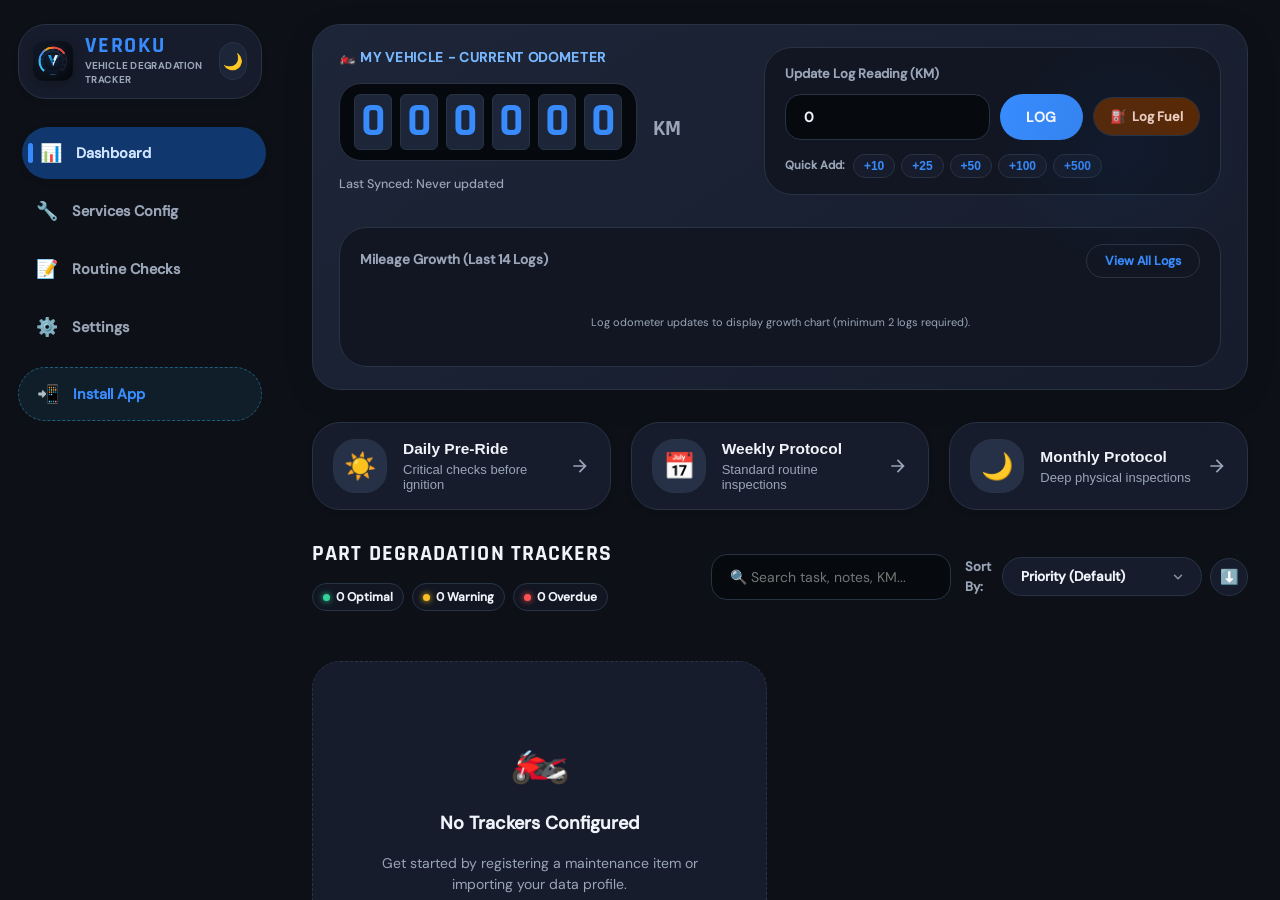
==== commit ea26b86f: "feat: add PWA installation support with custom branding icons and service worker updates" ====
--- a/index.html
+++ b/index.html
@@ -11,10 +11,20 @@
   <meta charset="UTF-8">
   <meta name="viewport" content="width=device-width, initial-scale=1.0">
   <title>Veroku | Vehicle Degradation Tracker</title>
+  <meta name="description" content="Offline-first vehicle degradation tracking and maintenance management progressive web application.">
+  <meta name="theme-color" content="#0b0f17">
+  <meta name="mobile-web-app-capable" content="yes">
+  <meta name="apple-mobile-web-app-capable" content="yes">
+  <meta name="apple-mobile-web-app-status-bar-style" content="black-translucent">
+  <meta name="apple-mobile-web-app-title" content="Veroku">
+  <link rel="icon" type="image/svg+xml" href="icons/icon.svg">
+  <link rel="icon" type="image/png" sizes="32x32" href="icons/favicon-32.png">
+  <link rel="apple-touch-icon" sizes="180x180" href="icons/apple-touch-icon.png">
   <link rel="stylesheet" href="css/styles.css">
   <link rel="manifest" href="manifest.json">
 </head>
 
+
 <body>
 
   <!-- App Main Wrapper -->
@@ -23,8 +33,11 @@
     <!-- Left Navigation Sidebar / Top Header (Responsive) -->
     <header class="app-header">
       <div class="brand">
-        <span class="brand-icon">⚙️</span>
+        <span class="brand-icon">
+          <img src="icons/icon.svg" alt="Veroku Logo" class="brand-icon-img" width="40" height="40">
+        </span>
         <div class="brand-text">
+
           <h1>VEROKU</h1>
           <p>VEHICLE DEGRADATION TRACKER</p>
         </div>
@@ -48,7 +61,12 @@
           <span class="btn-icon">⚙️</span>
           <span class="btn-label">Settings</span>
         </button>
+        <button type="button" id="btn-install-app" class="nav-btn nav-install-btn" title="Install Veroku as App" hidden>
+          <span class="btn-icon">📲</span>
+          <span class="btn-label">Install App</span>
+        </button>
       </nav>
+
 
       <input type="file" id="input-import" accept=".json" style="display: none;">
     </header>
@@ -169,8 +187,10 @@
 
           <!-- Schema Registration Form -->
           <div class="card form-card">
-            <h3>Add Maintenance Item</h3>
-            <p class="form-desc">Register a component to track its degradation cycle.</p>
+            <div class="card-header-titles">
+              <h3>Add Maintenance Item</h3>
+              <p class="form-desc">Register a component to track its degradation cycle.</p>
+            </div>
 
             <form id="form-add-service">
               <div class="form-group">
@@ -327,8 +347,10 @@
 
           <!-- Cost Summary Card -->
           <div class="card cost-summary-card">
-            <h3>Cost Summary</h3>
-            <p class="form-desc">Total spending on vehicle maintenance.</p>
+            <div class="card-header-titles">
+              <h3>Cost Summary</h3>
+              <p class="form-desc">Total spending on vehicle maintenance.</p>
+            </div>
 
             <!-- Cost Summary Filter & Date Controls -->
             <div class="history-nav-bar cost-nav-bar">
@@ -357,7 +379,7 @@
           <!-- Service History Card -->
           <div class="card service-history-card">
             <div class="service-history-header-wrap">
-              <div>
+              <div class="card-header-titles">
                 <h3>Service Log History</h3>
                 <p class="form-desc">Logs of completed services and inspections.</p>
               </div>
@@ -384,7 +406,6 @@
                 <button type="button" id="btn-history-now" class="nav-btn-sm btn-now">Now</button>
               </div>
             </div>
-
             <div class="scrollable-y">
               <div id="service-history-list" class="history-timeline-list">
                 <!-- Dynamically populated service history list -->
@@ -395,7 +416,7 @@
           <!-- Refuel & Fuel Economy Log Card -->
           <div class="card fuel-history-card">
             <div class="service-history-header-wrap">
-              <div>
+              <div class="card-header-titles">
                 <h3>⛽ Refuel History &amp; Fuel Economy</h3>
                 <p class="form-desc">Full-to-full KM/L fuel consumption and refuel records.</p>
               </div>
@@ -676,8 +697,41 @@
             </div>
           </div>
 
+          <!-- Application & Installation (PWA) Card -->
+          <div class="card settings-card" id="card-pwa-installation">
+            <div class="settings-card-header">
+              <span class="checklist-badge weekly">APP</span>
+              <h3>Application &amp; Offline Installation</h3>
+            </div>
+            <div class="settings-card-body">
+              <div class="pwa-status-row">
+                <div class="pwa-icon-preview">
+                  <img src="icons/icon-192.png" alt="Veroku App Icon" width="48" height="48" class="pwa-preview-img">
+                </div>
+                <div class="pwa-status-info">
+                  <div class="pwa-status-title-row">
+                    <span class="pwa-app-title">Veroku PWA</span>
+                    <span id="pwa-status-badge" class="checklist-badge daily">Checking...</span>
+                  </div>
+                  <p class="settings-card-description" id="pwa-status-desc">
+                    Install Veroku on your phone, tablet, or PC to launch directly from your application menu and use 100% offline with zero load delay.
+                  </p>
+                </div>
+              </div>
+              <div class="pwa-actions-row">
+                <button type="button" id="btn-settings-install-app" class="action-btn submit-btn" style="display: none;">
+                  <span>📲</span> Install Veroku App
+                </button>
+                <button type="button" id="btn-show-install-guide" class="action-btn outline-btn">
+                  <span>ℹ️</span> How to Install
+                </button>
+              </div>
+            </div>
+          </div>
+
           <!-- Data Management Accordion Card -->
           <div class="card settings-card accordion-card" id="accordion-data-mgmt">
+
             <div class="settings-card-header accordion-header" id="btn-toggle-data-mgmt" role="button" tabindex="0"
               aria-expanded="false">
               <div class="accordion-title-wrap">
@@ -751,8 +805,24 @@
               </div>
             </div>
           </div>
+
+          <!-- App Version & Build Information Footer -->
+          <footer class="settings-version-footer">
+            <div class="version-brand-row">
+              <span class="version-logo-text">VEROKU</span>
+              <span class="version-pill">v1.5</span>
+            </div>
+            <p class="version-details">
+              Vehicle Degradation Tracker &bull; Offline PWA Architecture
+            </p>
+            <p class="version-subdetails">
+              Build Cache: <code>veroku-cache-v1.5</code> &bull; All data stored strictly on this device
+            </p>
+          </footer>
+
         </div>
       </section>
+
 
     </main>
   </div>
@@ -1248,8 +1318,61 @@
     </div>
   </div>
 
+  <!-- Install Guide Modal -->
+  <div id="modal-install-guide" class="modal-overlay" hidden>
+    <div class="modal-card">
+      <div class="modal-header">
+        <div style="display: flex; align-items: center; gap: 10px;">
+          <img src="icons/icon-192.png" alt="Veroku Icon" width="32" height="32" style="border-radius: 8px;">
+          <h3>Installing Veroku</h3>
+        </div>
+        <button type="button" class="modal-close" id="btn-close-install-guide">&times;</button>
+      </div>
+      <div class="modal-body" style="padding: 16px 20px; font-size: 14px; line-height: 1.6;">
+        <p style="margin-bottom: 14px; color: var(--md-sys-color-on-surface-variant);">
+          Veroku is a Progressive Web App (PWA) that installs locally without an app store, preserving full offline capability and adding an icon to your application menu or home screen.
+        </p>
+
+        <div class="guide-platform-card" style="background: var(--md-sys-color-surface-container); border: 1px solid var(--md-sys-color-outline-variant); border-radius: 12px; padding: 14px; margin-bottom: 12px;">
+          <h4 style="margin: 0 0 6px; font-size: 14px; color: var(--md-sys-color-primary); display: flex; align-items: center; gap: 6px;">
+            <span>💻</span> Chrome / Edge / Desktop
+          </h4>
+          <ol style="margin: 0; padding-left: 20px; color: var(--md-sys-color-on-surface);">
+            <li>Look for the <strong>Install</strong> icon in your browser address bar (or click <strong>Install App</strong> in the sidebar).</li>
+            <li>Click <strong>Install</strong> when prompted. The app appears in your Start Menu / Applications list.</li>
+          </ol>
+        </div>
+
+        <div class="guide-platform-card" style="background: var(--md-sys-color-surface-container); border: 1px solid var(--md-sys-color-outline-variant); border-radius: 12px; padding: 14px; margin-bottom: 12px;">
+          <h4 style="margin: 0 0 6px; font-size: 14px; color: var(--md-sys-color-primary); display: flex; align-items: center; gap: 6px;">
+            <span>🤖</span> Android (Chrome / Firefox)
+          </h4>
+          <ol style="margin: 0; padding-left: 20px; color: var(--md-sys-color-on-surface);">
+            <li>Tap <strong>Install App</strong> in the menu, or open the browser menu (⋮) in the top-right.</li>
+            <li>Select <strong>Install app</strong> or <strong>Add to Home screen</strong>.</li>
+          </ol>
+        </div>
+
+        <div class="guide-platform-card" style="background: var(--md-sys-color-surface-container); border: 1px solid var(--md-sys-color-outline-variant); border-radius: 12px; padding: 14px;">
+          <h4 style="margin: 0 0 6px; font-size: 14px; color: var(--md-sys-color-primary); display: flex; align-items: center; gap: 6px;">
+            <span>🍏</span> iOS Safari (iPhone / iPad)
+          </h4>
+          <ol style="margin: 0; padding-left: 20px; color: var(--md-sys-color-on-surface);">
+            <li>Tap the <strong>Share</strong> button (box with upward arrow ⎋) in Safari.</li>
+            <li>Scroll down and tap <strong>Add to Home Screen</strong> (➕).</li>
+            <li>Tap <strong>Add</strong> in the top-right corner.</li>
+          </ol>
+        </div>
+      </div>
+      <div class="modal-actions" style="padding: 12px 20px; display: flex; justify-content: flex-end;">
+        <button type="button" class="action-btn submit-btn" id="btn-dismiss-install-guide">Got It</button>
+      </div>
+    </div>
+  </div>
+
   <!-- Toast Containers -->
   <div id="toast-container" class="toast-container"></div>
+
 
   <!-- Script Declarations -->
   <script src="js/db.js"></script>
--- a/css/styles.css
+++ b/css/styles.css
@@ -286,18 +286,24 @@
 }
 
 .brand-icon {
-  font-size: 24px;
   display: flex;
   align-items: center;
   justify-content: center;
-  width: 44px;
-  height: 44px;
-  background: var(--md-sys-color-primary-container);
-  color: var(--md-sys-color-on-primary-container);
-  border-radius: var(--md-shape-md);
-  border: 1px solid var(--md-sys-color-outline-variant);
-  box-shadow: 0 4px 12px rgba(0, 0, 0, 0.08);
-}
+  width: 40px;
+  height: 40px;
+  border-radius: 10px;
+  overflow: hidden;
+  flex-shrink: 0;
+  box-shadow: 0 4px 12px rgba(0, 0, 0, 0.2);
+}
+
+.brand-icon-img {
+  width: 100%;
+  height: 100%;
+  object-fit: cover;
+  display: block;
+}
+
 
 .brand-text {
   flex-grow: 1;
@@ -388,6 +394,72 @@
 .btn-icon {
   font-size: 18px;
 }
+
+/* Install App Navigation & Settings Styles */
+.nav-install-btn {
+  margin-top: 8px;
+  background: rgba(56, 189, 248, 0.08);
+  border: 1px dashed rgba(56, 189, 248, 0.4);
+  color: var(--md-sys-color-primary);
+}
+.nav-install-btn:hover {
+  background: rgba(56, 189, 248, 0.16);
+  border-color: var(--md-sys-color-primary);
+  color: #ffffff;
+  transform: translateX(4px);
+}
+.nav-install-btn.installed {
+  background: rgba(34, 197, 94, 0.08);
+  border: 1px solid rgba(34, 197, 94, 0.3);
+  color: #4ade80;
+  pointer-events: none;
+}
+
+/* Settings View PWA Card */
+.pwa-status-row {
+  display: flex;
+  align-items: center;
+  gap: 16px;
+  margin-bottom: 16px;
+}
+.pwa-icon-preview {
+  flex-shrink: 0;
+  width: 48px;
+  height: 48px;
+  border-radius: 12px;
+  overflow: hidden;
+  box-shadow: 0 4px 12px rgba(0, 0, 0, 0.25);
+  border: 1px solid var(--md-sys-color-outline-variant);
+}
+.pwa-preview-img {
+  width: 100%;
+  height: 100%;
+  object-fit: cover;
+  display: block;
+}
+.pwa-status-info {
+  display: flex;
+  flex-direction: column;
+  gap: 4px;
+}
+.pwa-status-title-row {
+  display: flex;
+  align-items: center;
+  gap: 10px;
+}
+.pwa-app-title {
+  font-family: var(--font-brand);
+  font-size: 16px;
+  font-weight: 700;
+  color: var(--md-sys-color-on-surface);
+}
+.pwa-actions-row {
+  display: flex;
+  flex-wrap: wrap;
+  align-items: center;
+  gap: 10px;
+}
+
 
 /* ==========================================================================
    5. MAIN CONTENT AREA & SECTIONS
@@ -775,12 +847,70 @@
   border-top: none;
 }
 
+/* Settings Version Footer */
+.settings-version-footer {
+  margin-top: 24px;
+  padding: 24px 16px 8px;
+  text-align: center;
+  display: flex;
+  flex-direction: column;
+  align-items: center;
+  gap: 8px;
+  border-top: 1px solid var(--md-sys-color-outline-variant);
+}
+
+.version-brand-row {
+  display: flex;
+  align-items: center;
+  gap: 10px;
+}
+
+.version-logo-text {
+  font-family: var(--font-display);
+  font-size: 15px;
+  font-weight: 700;
+  letter-spacing: 0.12em;
+  color: var(--md-sys-color-primary);
+}
+
+.version-pill {
+  font-family: var(--font-mono, monospace);
+  font-size: 11px;
+  font-weight: 700;
+  padding: 2px 8px;
+  border-radius: var(--md-shape-full);
+  background: var(--md-sys-color-surface-container-high);
+  color: var(--md-sys-color-on-surface);
+  border: 1px solid var(--md-sys-color-outline-variant);
+}
+
+.version-details {
+  font-size: 12.5px;
+  color: var(--md-sys-color-on-surface-variant);
+  margin: 0;
+}
+
+.version-subdetails {
+  font-size: 11.5px;
+  color: var(--md-sys-color-outline);
+  margin: 0;
+}
+
+.version-subdetails code {
+  font-family: var(--font-mono, monospace);
+  background: rgba(255, 255, 255, 0.06);
+  padding: 2px 6px;
+  border-radius: 4px;
+  color: var(--md-sys-color-on-surface);
+}
+
 .m3-divider {
   height: 1px;
   background-color: var(--md-sys-color-outline-variant);
   margin: 24px 0;
   border: none;
 }
+
 
 .section-header {
   display: flex;
@@ -2081,16 +2211,27 @@
 .form-card,
 .table-card,
 .cost-summary-card,
-.service-history-card {
+.service-history-card,
+.fuel-history-card {
   display: flex;
   flex-direction: column;
   gap: 16px;
+}
+
+/* Standardized Card Header Titles & Subtitles */
+.card-header-titles {
+  display: flex;
+  flex-direction: column;
+  gap: 4px;
+}
+.card-header-titles .form-desc {
+  margin: 0;
 }
 
 .form-desc {
   font-size: 13.5px;
   color: var(--md-sys-color-on-surface-variant);
-  margin-top: -8px;
+  margin-top: 4px;
   margin-bottom: 8px;
 }
 
@@ -3077,6 +3218,12 @@
     display: none;
   }
 
+  .nav-install-btn {
+    margin-top: 0;
+    padding: 8px 8px;
+  }
+
+
   .app-main {
     padding: 124px 16px 100px 16px;
   }
@@ -3253,6 +3400,11 @@
 
   .dropdown-menu-content {
     right: -42px;
+  }
+
+  /* Force cards view styling and hide toggle button group on mobile */
+  #components-view-toggle {
+    display: none;
   }
 }
 
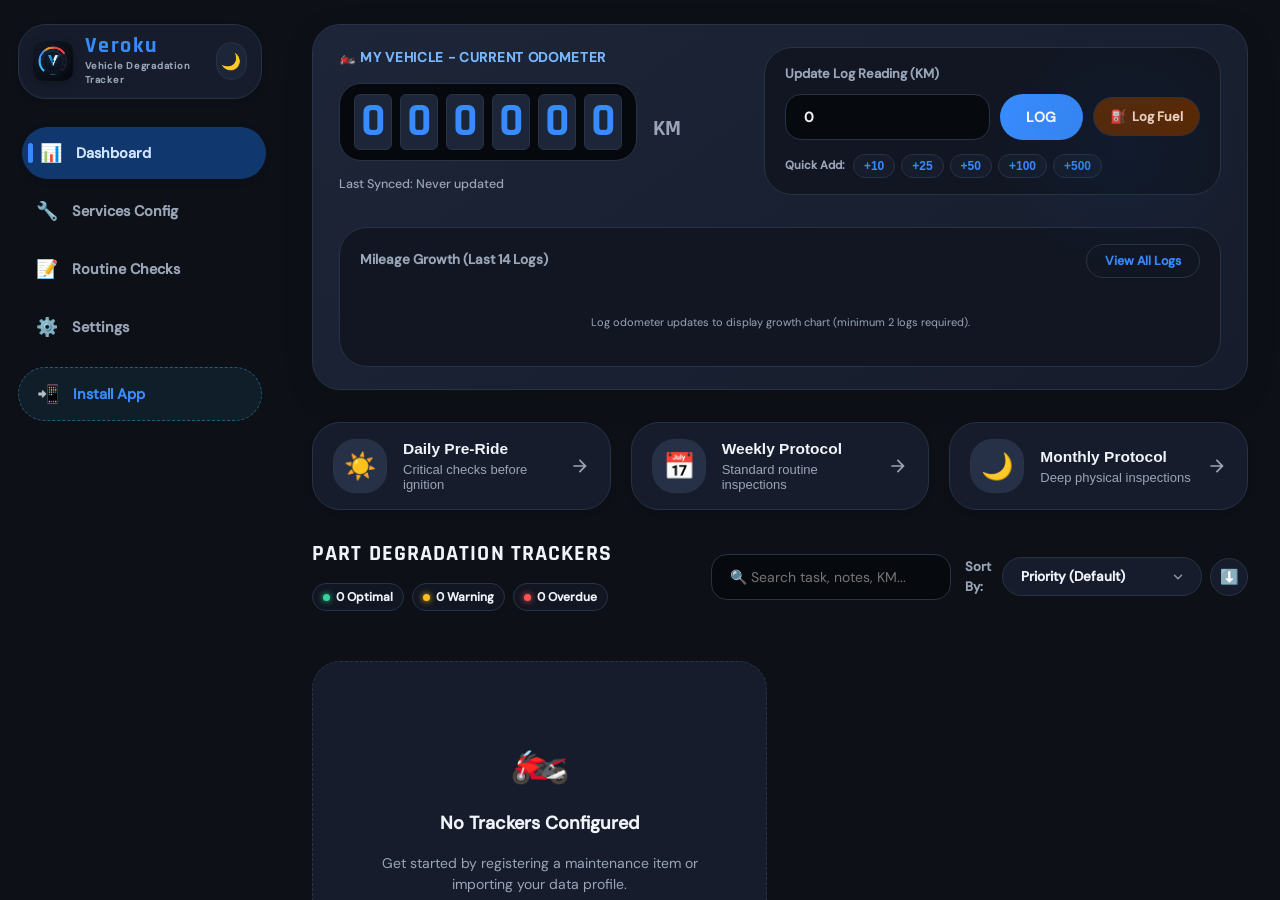
==== commit 34808276: "refactor: update app title, metadata tags, and JSON-LD schema for SEO and branding consistency" ====
--- a/index.html
+++ b/index.html
@@ -10,19 +10,34 @@
 <head>
   <meta charset="UTF-8">
   <meta name="viewport" content="width=device-width, initial-scale=1.0">
-  <title>Veroku | Vehicle Degradation Tracker</title>
-  <meta name="description" content="Offline-first vehicle degradation tracking and maintenance management progressive web application.">
+  <title>Veroku</title>
+  <meta name="application-name" content="Veroku">
+  <meta property="og:title" content="Veroku">
+  <meta property="og:site_name" content="Veroku">
+  <meta name="description" content="Veroku — Offline-first vehicle degradation tracking and maintenance management progressive web application.">
   <meta name="theme-color" content="#0b0f17">
   <meta name="mobile-web-app-capable" content="yes">
   <meta name="apple-mobile-web-app-capable" content="yes">
   <meta name="apple-mobile-web-app-status-bar-style" content="black-translucent">
   <meta name="apple-mobile-web-app-title" content="Veroku">
+  <meta name="google-site-verification" content="bB36UaejKI4Ckmphxdz43xmLHO6WIGwDh2i0hLONFOo">
   <link rel="icon" type="image/svg+xml" href="icons/icon.svg">
   <link rel="icon" type="image/png" sizes="32x32" href="icons/favicon-32.png">
   <link rel="apple-touch-icon" sizes="180x180" href="icons/apple-touch-icon.png">
   <link rel="stylesheet" href="css/styles.css">
   <link rel="manifest" href="manifest.json">
+  <script type="application/ld+json">
+  {
+    "@context": "https://schema.org",
+    "@type": "WebApplication",
+    "name": "Veroku",
+    "applicationCategory": "UtilitiesApplication"
+  }
+  </script>
+  <script src="https://accounts.google.com/gsi/client" async defer></script>
 </head>
+
+
 
 
 <body>
@@ -37,9 +52,8 @@
           <img src="icons/icon.svg" alt="Veroku Logo" class="brand-icon-img" width="40" height="40">
         </span>
         <div class="brand-text">
-
-          <h1>VEROKU</h1>
-          <p>VEHICLE DEGRADATION TRACKER</p>
+          <h1 id="brand-app-name" itemprop="name">Veroku</h1>
+          <p>Vehicle Degradation Tracker</p>
         </div>
         <button type="button" id="btn-theme-toggle" class="theme-toggle-btn" title="Toggle Light/Dark Theme">🌙</button>
       </div>
@@ -631,6 +645,65 @@
               </div>
             </div>
 
+            <!-- Native System & OS Notifications Settings Card -->
+            <div class="card settings-card" id="card-native-notifications">
+              <div class="settings-card-header">
+                <span class="checklist-badge weekly">NOTIFY</span>
+                <h3>System &amp; OS Notifications</h3>
+              </div>
+              <p class="settings-card-description">
+                Receive native desktop, mobile lock screen, and system notification center alerts when vehicle components are overdue or scheduled inspections are due. Operates 100% offline with zero server tracking.
+              </p>
+              
+              <div class="notif-permission-status-row">
+                <span class="notif-perm-label">OS Permission Status:</span>
+                <span id="notif-perm-badge" class="checklist-badge daily">Checking...</span>
+              </div>
+
+              <div class="settings-row" style="margin-top: 12px;">
+                <label class="switch-container">
+                  <input type="checkbox" id="setting-notif-enabled">
+                  <span class="switch-slider"></span>
+                  <span class="switch-label">Enable System Notifications</span>
+                </label>
+              </div>
+
+              <!-- Sub-options container -->
+              <div id="notif-sub-options" class="notif-sub-options-box" style="display: none; margin-top: 14px; padding: 12px 14px; background: var(--md-sys-color-surface-container); border-radius: var(--md-shape-md); border: 1px solid var(--md-sys-color-outline-variant);">
+                <span style="display: block; font-size: 11px; font-weight: 700; letter-spacing: 0.05em; color: var(--md-sys-color-primary); margin-bottom: 8px; text-transform: uppercase;">Alert Triggers</span>
+                
+                <div class="settings-row" style="margin-bottom: 8px;">
+                  <label class="switch-container">
+                    <input type="checkbox" id="setting-notif-critical" checked>
+                    <span class="switch-slider"></span>
+                    <span class="switch-label">🚨 Overdue &amp; Critical Components</span>
+                  </label>
+                </div>
+                
+                <div class="settings-row" style="margin-bottom: 8px;">
+                  <label class="switch-container">
+                    <input type="checkbox" id="setting-notif-warning">
+                    <span class="switch-slider"></span>
+                    <span class="switch-label">⚠️ Due Soon / Warning Thresholds</span>
+                  </label>
+                </div>
+
+                <div class="settings-row">
+                  <label class="switch-container">
+                    <input type="checkbox" id="setting-notif-checklists" checked>
+                    <span class="switch-slider"></span>
+                    <span class="switch-label">📋 Scheduled Safety Checklists (Daily/Weekly/Monthly)</span>
+                  </label>
+                </div>
+              </div>
+
+              <div class="notif-actions-row" style="margin-top: 16px;">
+                <button type="button" id="btn-test-notification" class="action-btn outline-btn" title="Trigger a test native notification on this device">
+                  <span>🔔</span> Send Test Notification
+                </button>
+              </div>
+            </div>
+
             <!-- Notification Toast Settings Card -->
             <div class="card settings-card">
               <div class="settings-card-header">
@@ -729,8 +802,71 @@
             </div>
           </div>
 
+          <!-- Google Drive Cloud Sync Card -->
+          <div class="card settings-card" id="card-google-sync">
+            <div class="settings-card-header">
+              <span class="checklist-badge weekly">CLOUD</span>
+              <h3>Google Drive Cloud Backup</h3>
+            </div>
+            <div class="settings-card-body">
+              <!-- Disconnected State -->
+              <div id="google-sync-disconnected" class="google-sync-state">
+                <p class="settings-card-description">
+                  Connect your Google Account to back up your vehicle maintenance data directly to your personal Google Drive (AppData folder). Your data remains 100% private to you and allows seamless restore across devices.
+                </p>
+                <div class="google-auth-actions" style="margin-top: 14px;">
+                  <button type="button" id="btn-google-signin" class="action-btn google-btn">
+                    <svg class="google-g-icon" viewBox="0 0 24 24" width="18" height="18">
+                      <path fill="#4285F4" d="M22.56 12.25c0-.78-.07-1.53-.2-2.25H12v4.26h5.92c-.26 1.37-1.04 2.53-2.21 3.31v2.77h3.57c2.08-1.92 3.28-4.74 3.28-8.09z"/>
+                      <path fill="#34A853" d="M12 23c2.97 0 5.46-.98 7.28-2.66l-3.57-2.77c-.98.66-2.23 1.06-3.71 1.06-2.86 0-5.29-1.93-6.16-4.53H2.18v2.84C3.99 20.53 7.7 23 12 23z"/>
+                      <path fill="#FBBC05" d="M5.84 14.09c-.22-.66-.35-1.36-.35-2.09s.13-1.43.35-2.09V7.06H2.18C1.43 8.55 1 10.22 1 12s.43 3.45 1.18 4.94l2.85-2.22.81-.63z"/>
+                      <path fill="#EA4335" d="M12 5.38c1.62 0 3.06.56 4.21 1.64l3.15-3.15C17.45 2.09 14.97 1 12 1 7.7 1 3.99 3.47 2.18 7.06l3.66 2.84c.87-2.6 3.3-4.52 6.16-4.52z"/>
+                    </svg>
+                    <span>Sign in with Google</span>
+                  </button>
+                </div>
+              </div>
+
+              <!-- Connected State -->
+              <div id="google-sync-connected" class="google-sync-state" hidden>
+                <div class="google-profile-bar">
+                  <img id="google-user-avatar" src="" alt="Google Avatar" class="google-avatar-img">
+                  <div class="google-profile-info">
+                    <span id="google-user-name" class="google-name">Google User</span>
+                    <span id="google-user-email" class="google-email">user@gmail.com</span>
+                  </div>
+                  <span class="checklist-badge daily" style="margin-left: auto;">Connected</span>
+                </div>
+
+                <div class="cloud-backup-status-box">
+                  <div class="cloud-status-row">
+                    <span class="cloud-status-label">Cloud Backup:</span>
+                    <span id="cloud-backup-time" class="cloud-status-val">Checking...</span>
+                  </div>
+                  <div class="cloud-status-row" id="cloud-backup-size-row">
+                    <span class="cloud-status-label">File Size:</span>
+                    <span id="cloud-backup-size" class="cloud-status-val">-</span>
+                  </div>
+                </div>
+
+                <div class="google-sync-actions">
+                  <button type="button" id="btn-cloud-backup" class="action-btn submit-btn" title="Upload current local state to Google Drive">
+                    <span>☁️</span> Backup to Cloud (Upload)
+                  </button>
+                  <button type="button" id="btn-cloud-restore" class="action-btn outline-btn" title="Download backup from Google Drive and restore">
+                    <span>📥</span> Restore from Cloud (Download)
+                  </button>
+                  <button type="button" id="btn-google-signout" class="action-btn outline-btn item-danger" title="Disconnect Google Account">
+                    <span>🚪</span> Disconnect
+                  </button>
+                </div>
+              </div>
+            </div>
+          </div>
+
           <!-- Data Management Accordion Card -->
           <div class="card settings-card accordion-card" id="accordion-data-mgmt">
+
 
             <div class="settings-card-header accordion-header" id="btn-toggle-data-mgmt" role="button" tabindex="0"
               aria-expanded="false">
@@ -816,7 +952,12 @@
               Vehicle Degradation Tracker &bull; Offline PWA Architecture
             </p>
             <p class="version-subdetails">
-              Build Cache: <code>veroku-cache-v1.5</code> &bull; All data stored strictly on this device
+              Build Cache: <code>veroku-cache-v1.7</code> &bull; All data stored strictly on this device
+            </p>
+            <p class="version-legal-links" style="margin-top: 8px; font-size: 12px;">
+              <a href="privacy.html" target="_blank" rel="noopener" style="color: var(--md-sys-color-primary); text-decoration: underline;">Privacy Policy</a>
+              &bull;
+              <a href="privacy.html#terms" target="_blank" rel="noopener" style="color: var(--md-sys-color-primary); text-decoration: underline;">Terms of Service</a>
             </p>
           </footer>
 
@@ -1370,15 +1511,53 @@
     </div>
   </div>
 
+  <!-- Cloud Restore Confirmation Modal -->
+  <div id="modal-cloud-restore-confirm" class="modal-overlay" hidden>
+    <div class="modal-card">
+      <div class="modal-header">
+        <div style="display: flex; align-items: center; gap: 10px;">
+          <span style="font-size: 20px;">☁️</span>
+          <h3>Confirm Cloud Restore</h3>
+        </div>
+        <button type="button" class="modal-close" id="btn-close-cloud-restore">&times;</button>
+      </div>
+      <div class="modal-body" style="padding: 18px 20px; font-size: 14px; line-height: 1.6;">
+        <p style="margin-bottom: 12px; color: var(--md-sys-color-on-surface);">
+          You are about to restore your vehicle maintenance data from <strong>Google Drive</strong>.
+        </p>
+        <div style="background: var(--md-sys-color-surface-container); border: 1px solid var(--md-sys-color-outline-variant); border-radius: 10px; padding: 12px 14px; margin-bottom: 14px;">
+          <div style="display: flex; justify-content: space-between; margin-bottom: 6px;">
+            <span style="color: var(--md-sys-color-on-surface-variant);">Cloud Backup Time:</span>
+            <strong id="cloud-restore-time-val" style="color: var(--md-sys-color-on-surface);">-</strong>
+          </div>
+          <div style="display: flex; justify-content: space-between;">
+            <span style="color: var(--md-sys-color-on-surface-variant);">File Size:</span>
+            <strong id="cloud-restore-size-val" style="color: var(--md-sys-color-on-surface);">-</strong>
+          </div>
+        </div>
+        <p style="color: #f59e0b; margin: 0; font-size: 13px; display: flex; align-items: flex-start; gap: 6px;">
+          <span>⚠️</span>
+          <span>This action will replace your current local vehicle records with the cloud backup. A rolling auto-snapshot of your current local state will be saved automatically before restoring.</span>
+        </p>
+      </div>
+      <div class="modal-actions" style="padding: 14px 20px; display: flex; justify-content: flex-end; gap: 10px;">
+        <button type="button" class="action-btn outline-btn" id="btn-cancel-cloud-restore">Cancel</button>
+        <button type="button" class="action-btn submit-btn" id="btn-confirm-cloud-restore">Restore from Cloud</button>
+      </div>
+    </div>
+  </div>
+
   <!-- Toast Containers -->
   <div id="toast-container" class="toast-container"></div>
-
 
   <!-- Script Declarations -->
   <script src="js/db.js"></script>
   <script src="js/engine.js"></script>
   <script src="js/ui.js"></script>
+  <script src="js/sync.js"></script>
+  <script src="js/notifications.js"></script>
   <script src="js/app.js"></script>
 </body>
 
+
 </html>
--- a/css/styles.css
+++ b/css/styles.css
@@ -71,6 +71,7 @@
   --md-sys-color-surface-container-lowest: #06090e;
   --md-sys-color-surface-container-low: #111622;
   --md-sys-color-surface-container: #161c2b;
+  --md-sys-color-surface-container-rgb: 22, 28, 43;
   --md-sys-color-surface-container-high: #1d2538;
   --md-sys-color-surface-container-highest: #263148;
 
@@ -152,6 +153,7 @@
   --md-sys-color-surface-container-lowest: #ffffff;
   --md-sys-color-surface-container-low: #f1f3f9;
   --md-sys-color-surface-container: #e9edf6;
+  --md-sys-color-surface-container-rgb: 233, 237, 246;
   --md-sys-color-surface-container-high: #e2e7f0;
   --md-sys-color-surface-container-highest: #dbe0eb;
 
@@ -460,6 +462,154 @@
   gap: 10px;
 }
 
+/* Google Drive Cloud Sync Styles */
+.google-btn {
+  display: inline-flex;
+  align-items: center;
+  gap: 10px;
+  background-color: var(--md-sys-color-surface-container-high);
+  color: var(--md-sys-color-on-surface);
+  border: 1px solid var(--md-sys-color-outline-variant);
+  font-family: var(--font-body);
+  font-size: 14px;
+  font-weight: 600;
+  padding: 10px 18px;
+  border-radius: var(--md-shape-full);
+  cursor: pointer;
+  transition: all var(--md-transition-standard);
+  box-shadow: 0 2px 6px rgba(0, 0, 0, 0.1);
+}
+.google-btn:hover {
+  background-color: var(--md-sys-color-surface-container-highest);
+  border-color: var(--md-sys-color-primary);
+  transform: translateY(-1px);
+  box-shadow: 0 4px 12px rgba(0, 0, 0, 0.15);
+}
+.google-g-icon {
+  flex-shrink: 0;
+  background-color: #ffffff;
+  border-radius: 50%;
+  padding: 3px;
+  width: 24px;
+  height: 24px;
+  display: inline-flex;
+  align-items: center;
+  justify-content: center;
+  box-sizing: border-box;
+  box-shadow: 0 1px 3px rgba(0, 0, 0, 0.2);
+}
+
+.google-profile-bar {
+  display: flex;
+  align-items: center;
+  gap: 14px;
+  padding: 12px 14px;
+  background: var(--md-sys-color-surface-container);
+  border: 1px solid var(--md-sys-color-outline-variant);
+  border-radius: var(--md-shape-lg);
+  margin-bottom: 14px;
+}
+.google-avatar-img {
+  width: 40px;
+  height: 40px;
+  border-radius: 50%;
+  object-fit: cover;
+  border: 2px solid var(--md-sys-color-primary);
+  flex-shrink: 0;
+}
+.google-profile-info {
+  display: flex;
+  flex-direction: column;
+  gap: 2px;
+  min-width: 0;
+}
+.google-name {
+  font-weight: 700;
+  font-size: 14.5px;
+  color: var(--md-sys-color-on-surface);
+  white-space: nowrap;
+  overflow: hidden;
+  text-overflow: ellipsis;
+}
+.google-email {
+  font-size: 12px;
+  color: var(--md-sys-color-on-surface-variant);
+  white-space: nowrap;
+  overflow: hidden;
+  text-overflow: ellipsis;
+}
+
+.cloud-backup-status-box {
+  background: var(--md-sys-color-surface-container-low);
+  border: 1px solid var(--md-sys-color-outline-variant);
+  border-radius: var(--md-shape-md);
+  padding: 12px 16px;
+  margin-bottom: 14px;
+  display: flex;
+  flex-direction: column;
+  gap: 6px;
+}
+.cloud-status-row {
+  display: flex;
+  justify-content: space-between;
+  align-items: center;
+  font-size: 13px;
+}
+.cloud-status-label {
+  color: var(--md-sys-color-on-surface-variant);
+}
+.cloud-status-val {
+  font-weight: 600;
+  color: var(--md-sys-color-on-surface);
+}
+
+.google-sync-actions {
+  display: flex;
+  flex-wrap: wrap;
+  align-items: center;
+  gap: 10px;
+}
+
+/* Native System Notifications Styles */
+.notif-permission-status-row {
+  display: flex;
+  align-items: center;
+  justify-content: space-between;
+  padding: 10px 14px;
+  background-color: var(--md-sys-color-surface-container);
+  border: 1px solid var(--md-sys-color-outline-variant);
+  border-radius: var(--md-shape-md);
+  margin-top: 10px;
+}
+.notif-perm-label {
+  font-size: 13px;
+  font-weight: 600;
+  color: var(--md-sys-color-on-surface-variant);
+}
+.notif-sub-options-box {
+  animation: m3FadeIn 200ms ease-out;
+}
+.notif-sub-options-box .switch-label {
+  font-size: 13px;
+}
+.checklist-badge.perm-granted {
+  background-color: var(--status-optimal-container);
+  color: var(--status-optimal-on-container);
+  border: 1px solid var(--status-optimal);
+}
+.checklist-badge.perm-denied {
+  background-color: var(--status-critical-container);
+  color: var(--status-critical-on-container);
+  border: 1px solid var(--status-critical);
+}
+.checklist-badge.perm-default {
+  background-color: var(--status-warning-container);
+  color: var(--status-warning-on-container);
+  border: 1px solid var(--status-warning);
+}
+
+
+
 
 /* ==========================================================================
    5. MAIN CONTENT AREA & SECTIONS
@@ -3181,9 +3331,11 @@
     margin-bottom: 0;
     padding: 8px 16px;
     border-radius: var(--md-shape-full);
-    background: rgba(var(--md-sys-color-surface-container-rgb, 30, 31, 35), 0.72);
+    background: rgba(var(--md-sys-color-surface-container-rgb), 0.88);
+    border: 1px solid var(--md-sys-color-outline-variant);
     backdrop-filter: blur(16px);
     -webkit-backdrop-filter: blur(16px);
+    box-shadow: 0 4px 16px rgba(0, 0, 0, 0.08);
     pointer-events: auto;
   }
 
